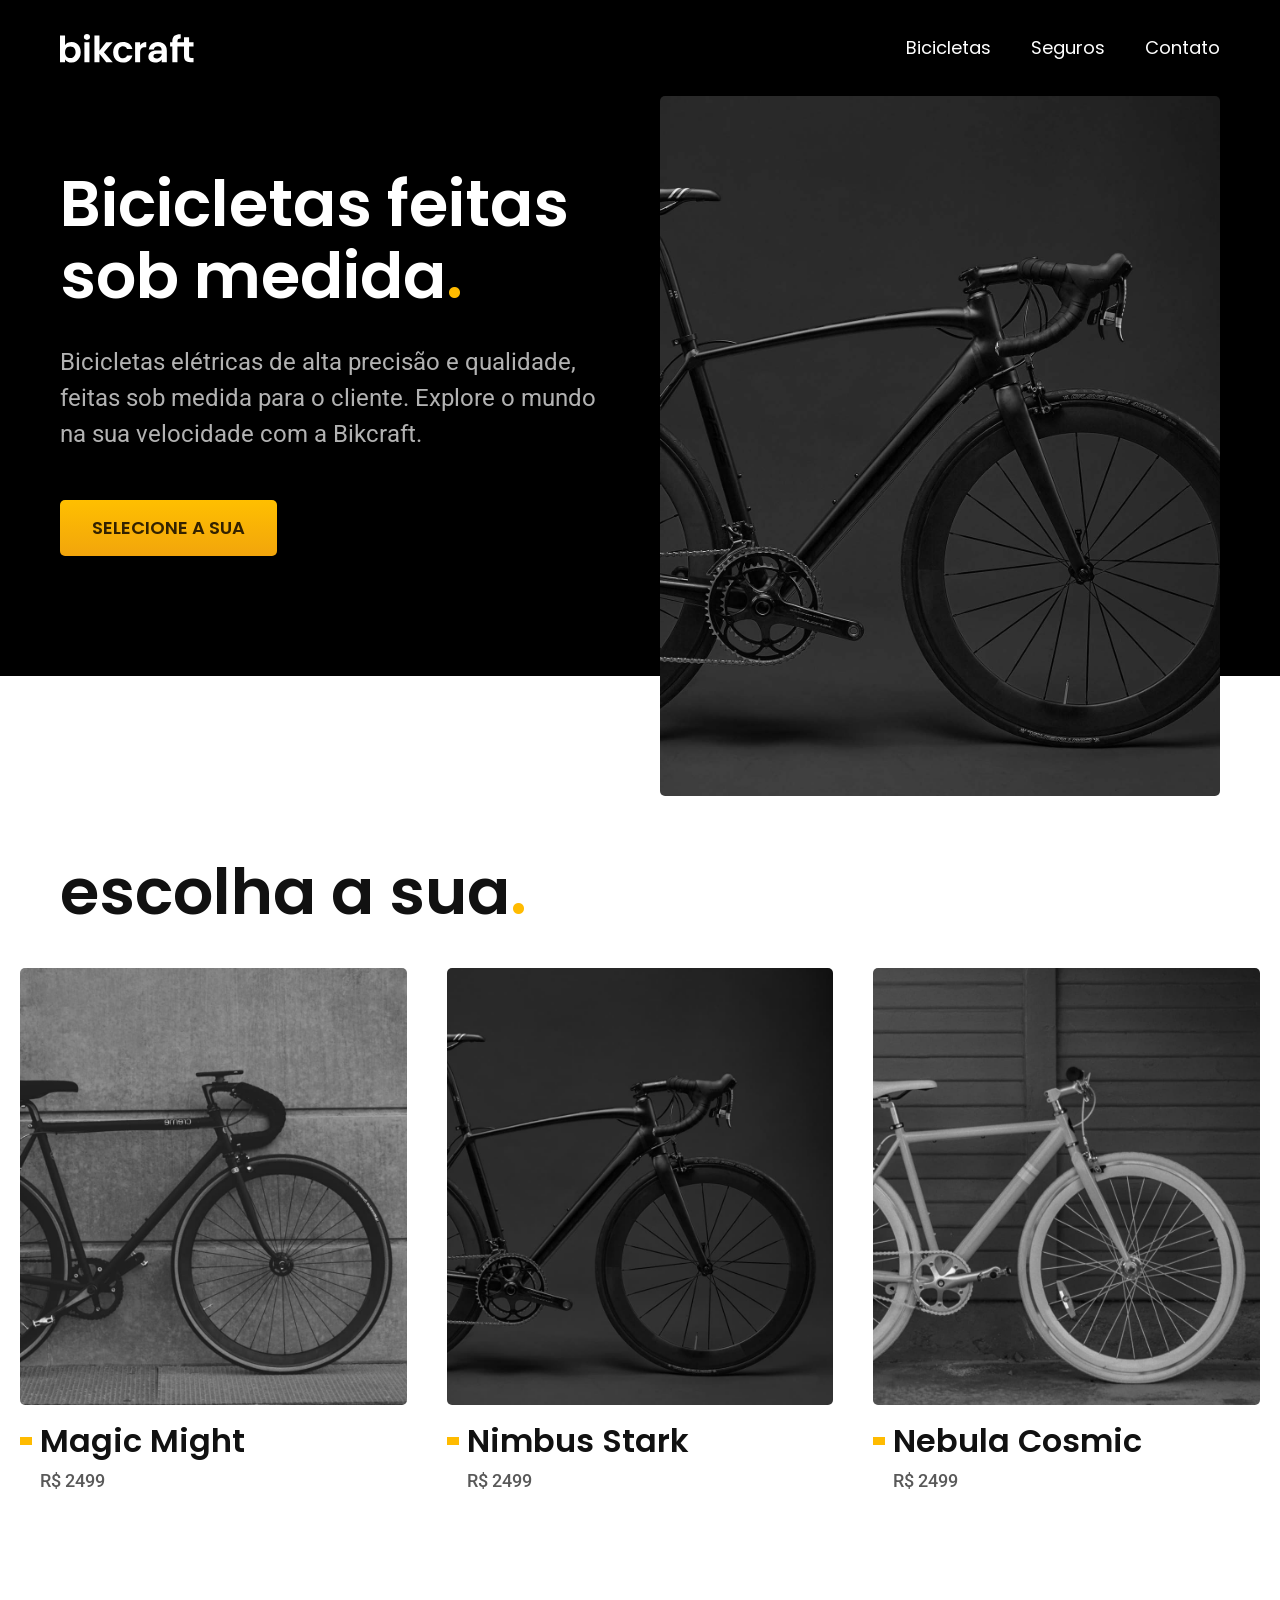
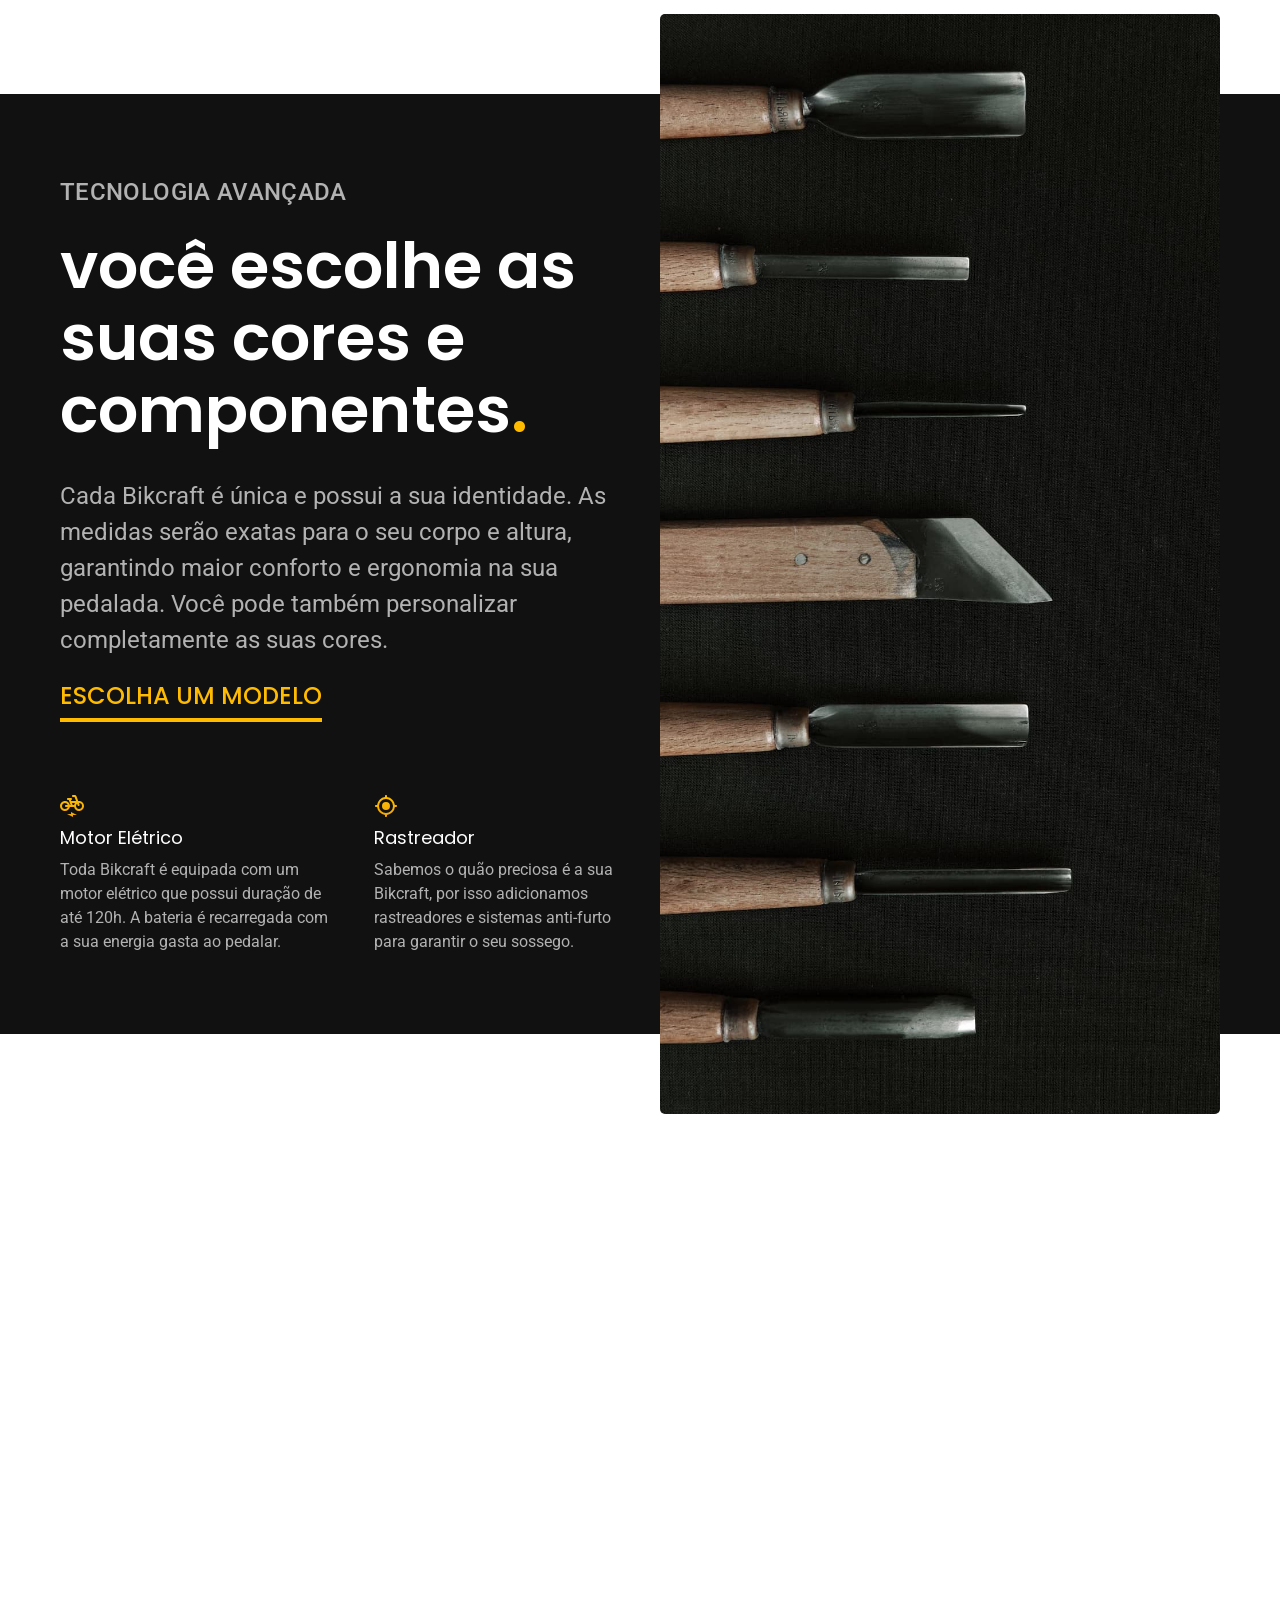
==== index.html @ 5d814075 "adicionando tecnologia home" ====
<!DOCTYPE html>
<html lang="en">

<head>
  <meta charset="UTF-8">
  <meta name="viewport" content="width=device-width, initial-scale=1.0">
  <meta name="description" content="Bicicletas elétricas de alta precisão e qualidade,  feitas sob medida para o cliente. Explore o mundo na sua velocidade com a Bikcraft.">
  <link rel="shortcut icon" href="favicon.svg" type="image/x-icon">
  <link rel="stylesheet" href="css/style.css">

  <link rel="preconnect" href="https://fonts.googleapis.com">
  <link rel="preconnect" href="https://fonts.gstatic.com" crossorigin>
  <link href="https://fonts.googleapis.com/css2?family=Poppins:wght@400;600&family=Roboto:wght@100..900&display=swap" rel="stylesheet">
  <title>Bikcraft - Bicicletas Elétricas</title>
</head>

<body>
  <header class="header-bg">
    <div class="header container">
      <a href="./index.html"><img src="img/bikcraft.svg" alt="Bikcraft"></a>
      <nav aria-label="primaria">
        <ul class="header-menu font-1-m cor-0">
          <li><a href="bicicletas.html">Bicicletas</a></li>
          <li><a href="seguros.html">Seguros</a></li>
          <li><a href="contato.html">Contato</a></li>
        </ul>
      </nav>
    </div>
  </header>

  <main class="introducao-bg">
    <div class="introducao container">
      <div class="introducao-conteudo">
        <h1 class="font-1-xxl cor-0">Bicicletas feitas sob medida<span class="cor-p1">.</span></h1>
        <p class="font-2-l cor-5">Bicicletas elétricas de alta precisão e qualidade, feitas sob medida para o cliente. Explore o mundo na sua velocidade com a Bikcraft.</p>
        <a href="bicicletas.html" class="botao">Selecione a sua</a>
      </div>
      <div>
        <img src="img/fotos/introducao.jpg" alt="Bicicleta elétrica preta.">
      </div>
    </div>
  </main>

  <article class="bicicletas-lista">
    <h2 class="font-1-xxl container">escolha a sua<span class="cor-p1">.</span></h2>
    <ul>
      <li>
        <a href="./bicicletas/nimbus.html">
          <img src="./img/bicicletas/magic-home.jpg" alt="Bicileta preta">
          <h3 class="font-1-xl">Magic Might</h3>
          <span class="font-2-m cor-8">R$ 2499</span>
        </a>
      </li>
      <li>
        <a href="./bicicletas/nimbus.html">
          <img src="./img/bicicletas/nimbus-home.jpg" alt="Bicileta preta">
          <h3 class="font-1-xl">Nimbus Stark</h3>
          <span class="font-2-m cor-8">R$ 2499</span>
        </a>
      </li>
      <li>
        <a href="./bicicletas/nebula.html">
          <img src="./img/bicicletas/nebula-home.jpg" alt="Bicileta preta">
          <h3 class="font-1-xl">Nebula Cosmic</h3>
          <span class="font-2-m cor-8">R$ 2499</span>
        </a>
      </li>
    </ul>
  </article>

  <article class="tecnologia-bg">
    <div class="tecnologia container">
      <div class="tecnologia-conteudo">
        <span class="font-2-lb cor-5">Tecnologia Avançada</span>
        <h2 class="font-1-xxl cor-0">você escolhe as suas cores e componentes<span class="cor-p1">.</span></h2>
        <p class="font-2-l cor-5">Cada Bikcraft é única e possui a sua identidade. As medidas serão exatas para o seu corpo e altura, garantindo maior conforto e ergonomia na sua pedalada. Você pode também personalizar completamente as suas cores.</p>
        <a class="link" href="bicicletas.html">Escolha um modelo</a>
        <div class="tecnologia-vantagens">
          <div>
            <img src="./img/icones/eletrica.svg" alt="">
            <h3 class="font-1-m cor-0">Motor Elétrico</h3>
            <p class="font-2-s cor-5">Toda Bikcraft é equipada com um motor elétrico que possui duração de até 120h. A bateria é recarregada com a sua energia gasta ao pedalar.
            </p>
          </div>
          <div>
            <img src="./img/icones/rastreador.svg" alt="">
            <h3 class="font-1-m cor-0">Rastreador</h3>
            <p class="font-2-s cor-5">Sabemos o quão preciosa é a sua Bikcraft, por isso adicionamos rastreadores e sistemas anti-furto para garantir o seu sossego.
            </p>
          </div>
        </div>
      </div>
      <div class="tecnologia-imagem">
        <img src="./img/fotos/tecnologia.jpg" alt="">
      </div>
    </div>

  </article>
</body>

</html>
---- css/style.css ----
/*GLobal*/
@import url('./global/global.css');
@import url('./utilidades/tipografia.css');
@import url('./utilidades/cores.css');
@import url('./global/header.css');

/*Utilidades*/
@import url('./utilidades/componentes.css');

/*Home*/
@import url('./home/introducao.css');
@import url('./home/tecnologia.css');

/*Bicicletas*/
@import url('./bicicletas/bicicletas-lista.css');
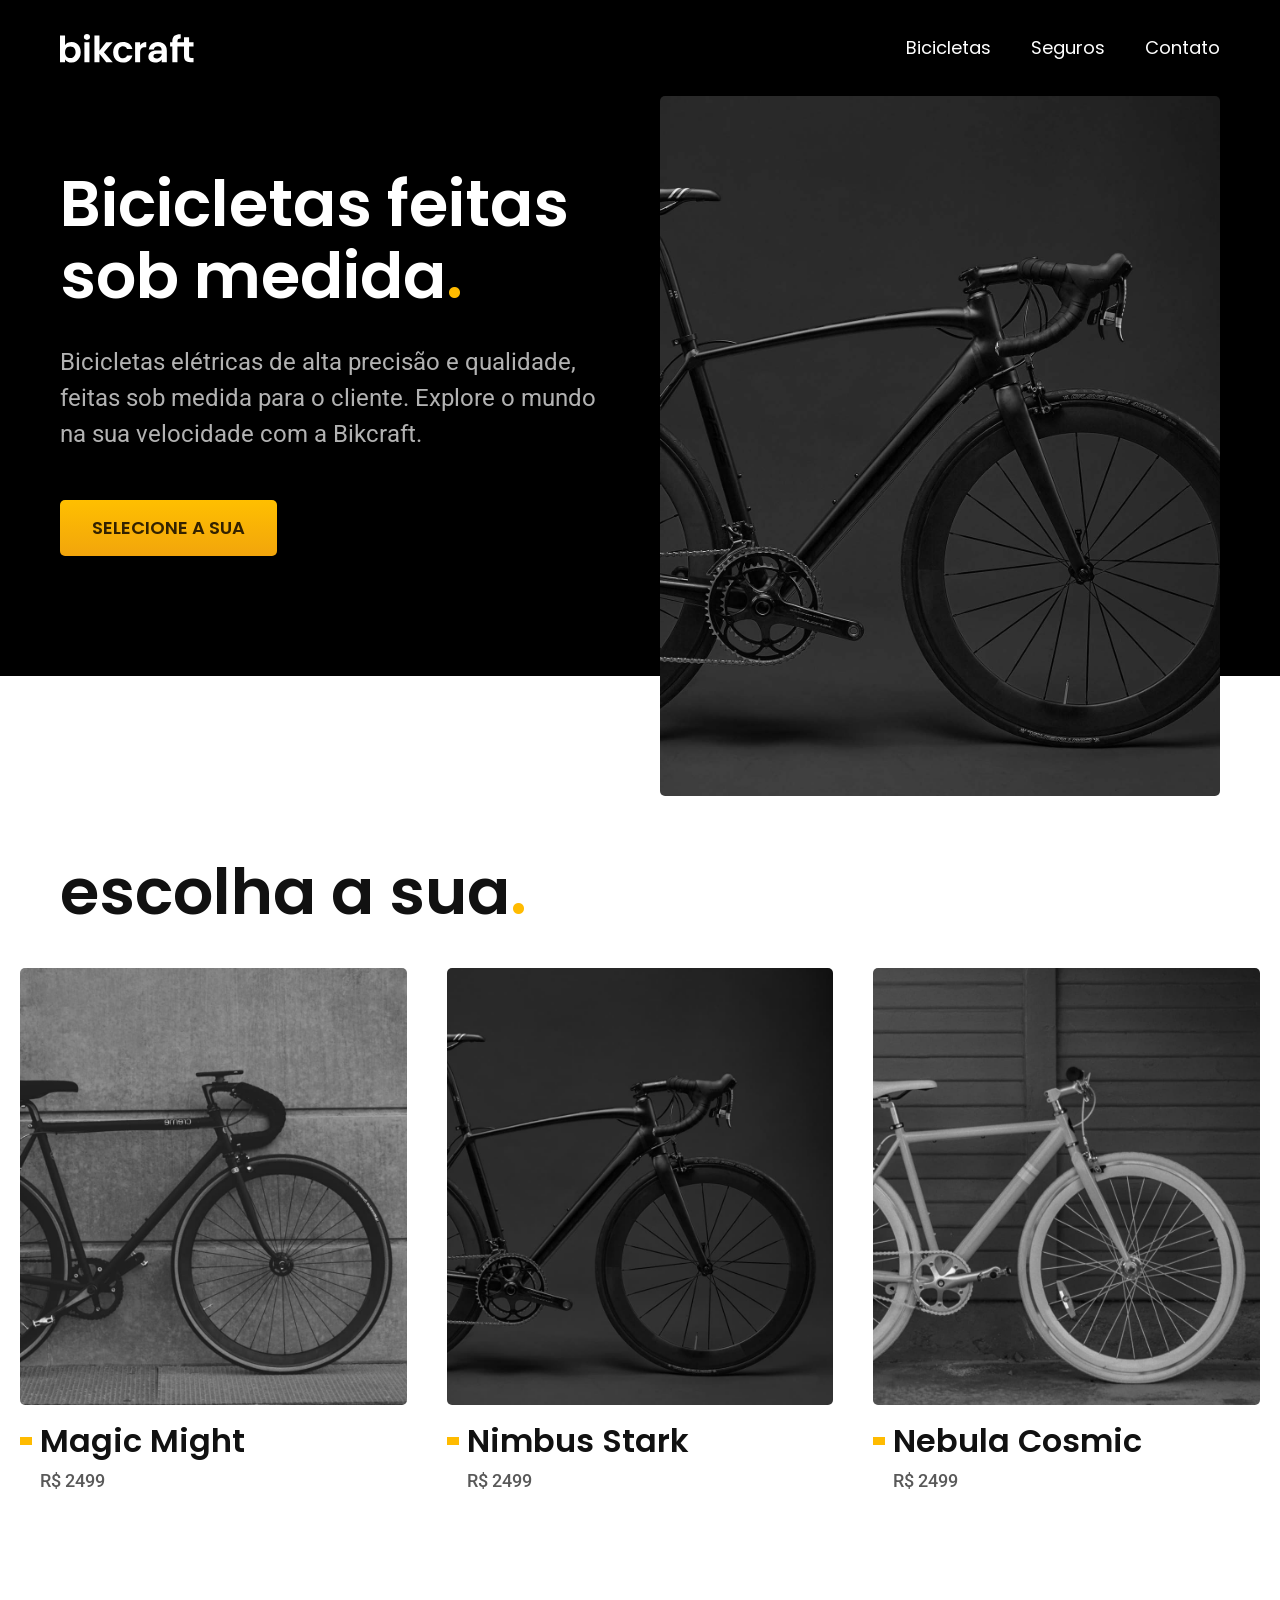
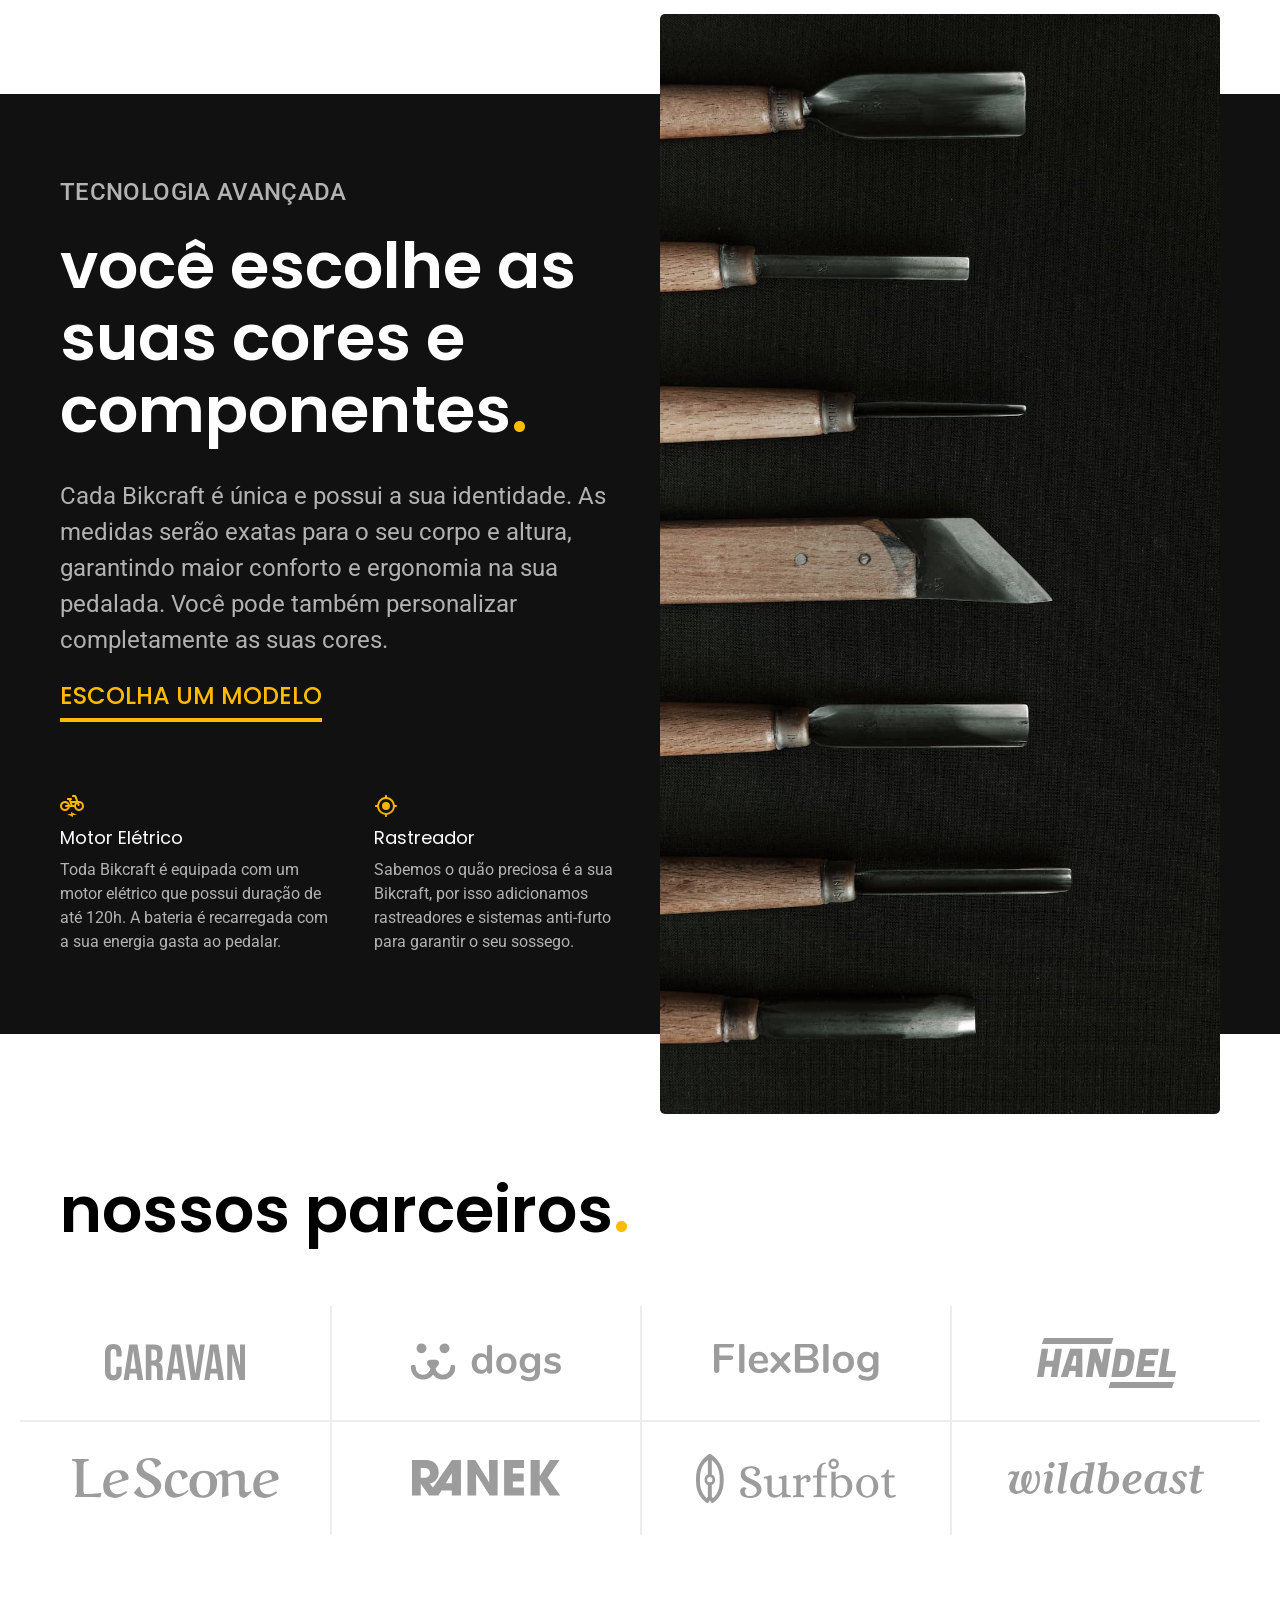
==== commit b91ae509: "adicionando secao parceiros" ====
--- a/index.html
+++ b/index.html
@@ -94,8 +94,21 @@
         <img src="./img/fotos/tecnologia.jpg" alt="">
       </div>
     </div>
+  </article>
+  <section class="parceiros" aria-label="Nossos Parceiros">
+    <h2 class="font-1-xxl cor-12 container">nossos parceiros<span class="cor-p1">.</span></h2>
+    <ul>
+      <li><img src="img/parceiros/caravan.svg" alt="Caravan"></li>
+      <li><img src="img/parceiros/dogs.svg" alt="Dogs"></li>
+      <li><img src="img/parceiros/flexblog.svg" alt="Flexblog"></li>
+      <li><img src="img/parceiros/handel.svg" alt="Handel"></li>
+      <li><img src="img/parceiros/lescone.svg" alt="Lescone"></li>
+      <li><img src="img/parceiros/ranek.svg" alt="Ranek"></li>
+      <li><img src="img/parceiros/surfbot.svg" alt="Surfbot"></li>
+      <li><img src="img/parceiros/wildbeast.svg" alt="Wildbeast"></li>
+    </ul>
 
-  </article>
+  </section>
 </body>
 
 </html>
--- a/css/style.css
+++ b/css/style.css
@@ -10,6 +10,7 @@
 /*Home*/
 @import url('./home/introducao.css');
 @import url('./home/tecnologia.css');
+@import url('./home/parceiros.css');
 
 /*Bicicletas*/
 @import url('./bicicletas/bicicletas-lista.css');
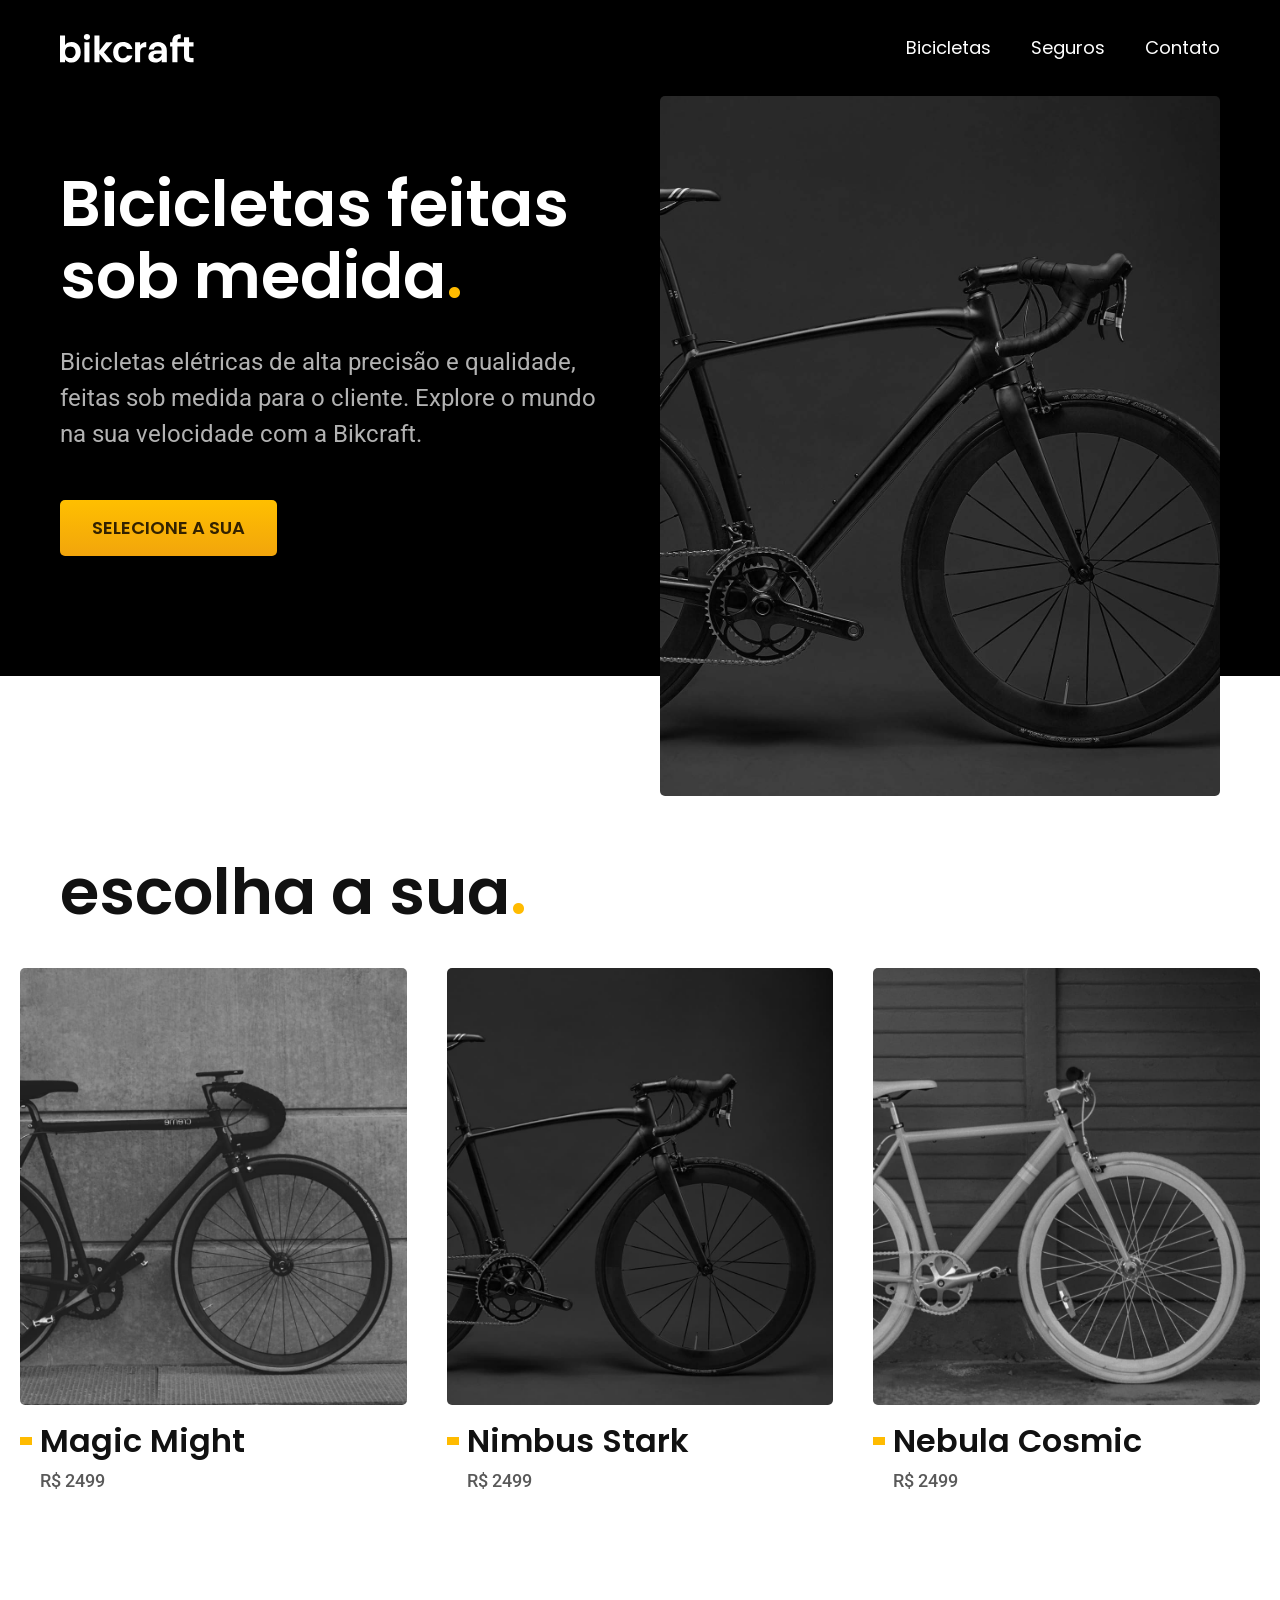
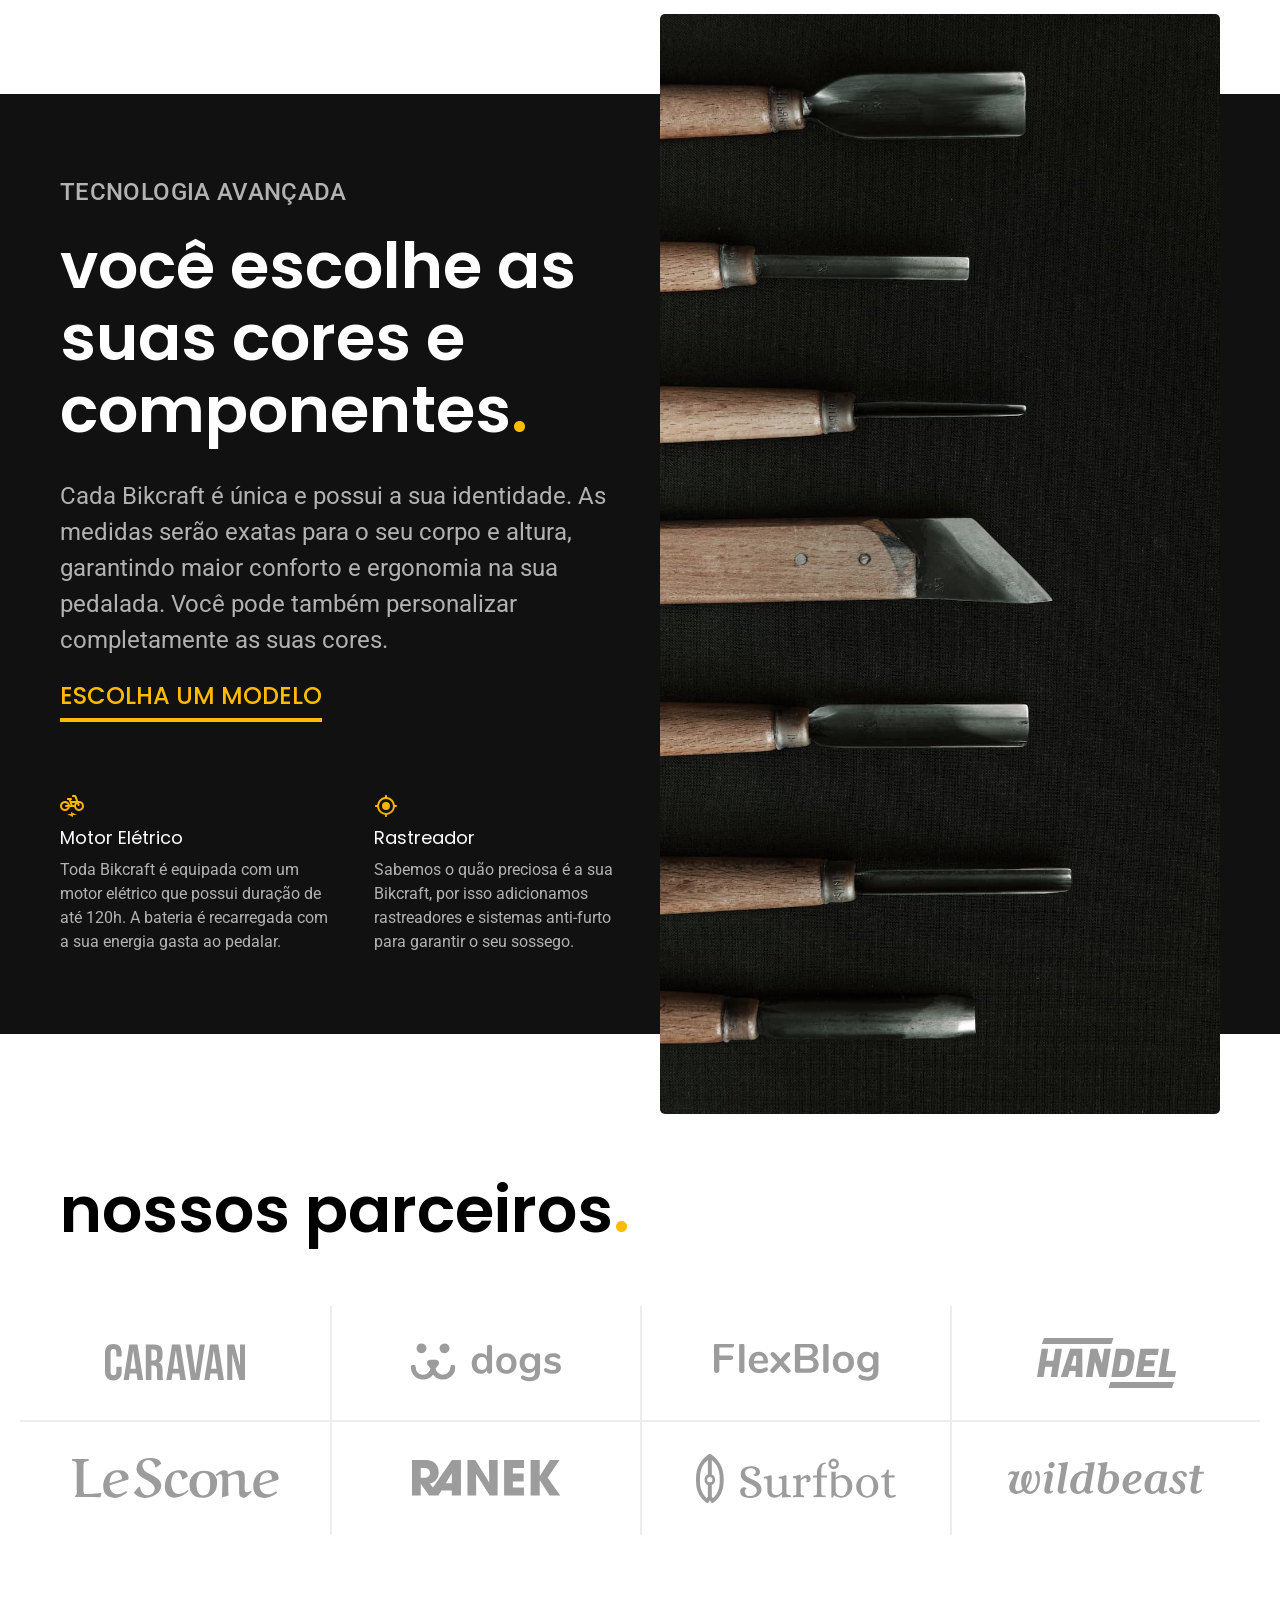
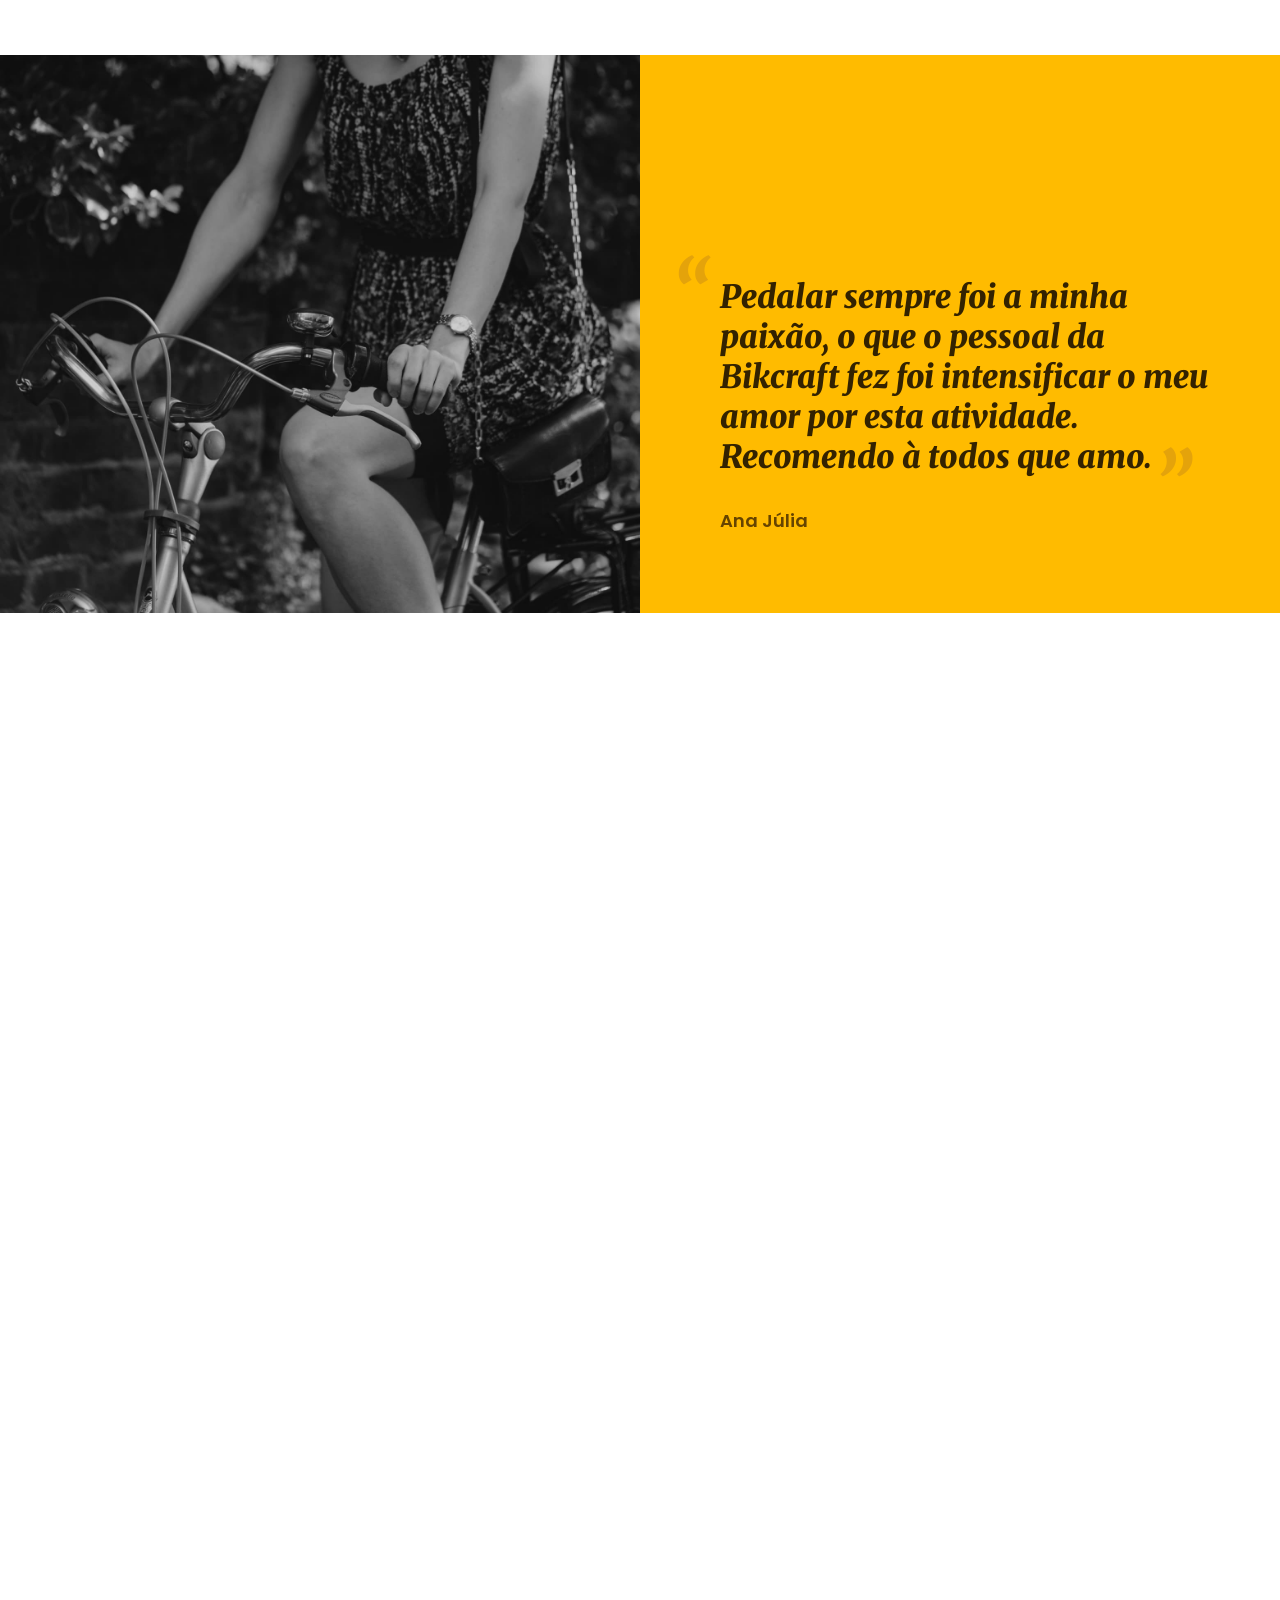
==== commit 5757b9a3: "Adicionando depoimento home" ====
--- a/index.html
+++ b/index.html
@@ -10,7 +10,7 @@
 
   <link rel="preconnect" href="https://fonts.googleapis.com">
   <link rel="preconnect" href="https://fonts.gstatic.com" crossorigin>
-  <link href="https://fonts.googleapis.com/css2?family=Poppins:wght@400;600&family=Roboto:wght@100..900&display=swap" rel="stylesheet">
+  <link href="https://fonts.googleapis.com/css2?family=Merriweather:ital,opsz,wght@1,18..144,900&family=Poppins:wght@400;600&family=Roboto:wght@100..900&display=swap" rel="stylesheet">
   <title>Bikcraft - Bicicletas Elétricas</title>
 </head>
 
@@ -107,6 +107,19 @@
       <li><img src="img/parceiros/surfbot.svg" alt="Surfbot"></li>
       <li><img src="img/parceiros/wildbeast.svg" alt="Wildbeast"></li>
     </ul>
+  </section>
+
+  <section class="depoimento" aria-label="Depoimento">
+    <div class="depoimento-imagem">
+      <img src="img/fotos/depoimento.jpg" alt="Pessoa pedalando uma bicicleta Bikcraft">
+    </div>
+    <div class="depoimento-conteudo">
+      <blockquote class="font-1-xl cor-p5">
+        <p>Pedalar sempre foi a minha paixão, o que o pessoal da Bikcraft fez foi intensificar o meu amor por esta atividade. Recomendo à todos que amo.
+        </p>
+      </blockquote>
+      <span class="font-1-mb cor-p4">Ana Júlia</span>
+    </div>
 
   </section>
 </body>
--- a/css/style.css
+++ b/css/style.css
@@ -11,6 +11,7 @@
 @import url('./home/introducao.css');
 @import url('./home/tecnologia.css');
 @import url('./home/parceiros.css');
+@import url('./home/depoimento.css');
 
 /*Bicicletas*/
 @import url('./bicicletas/bicicletas-lista.css');
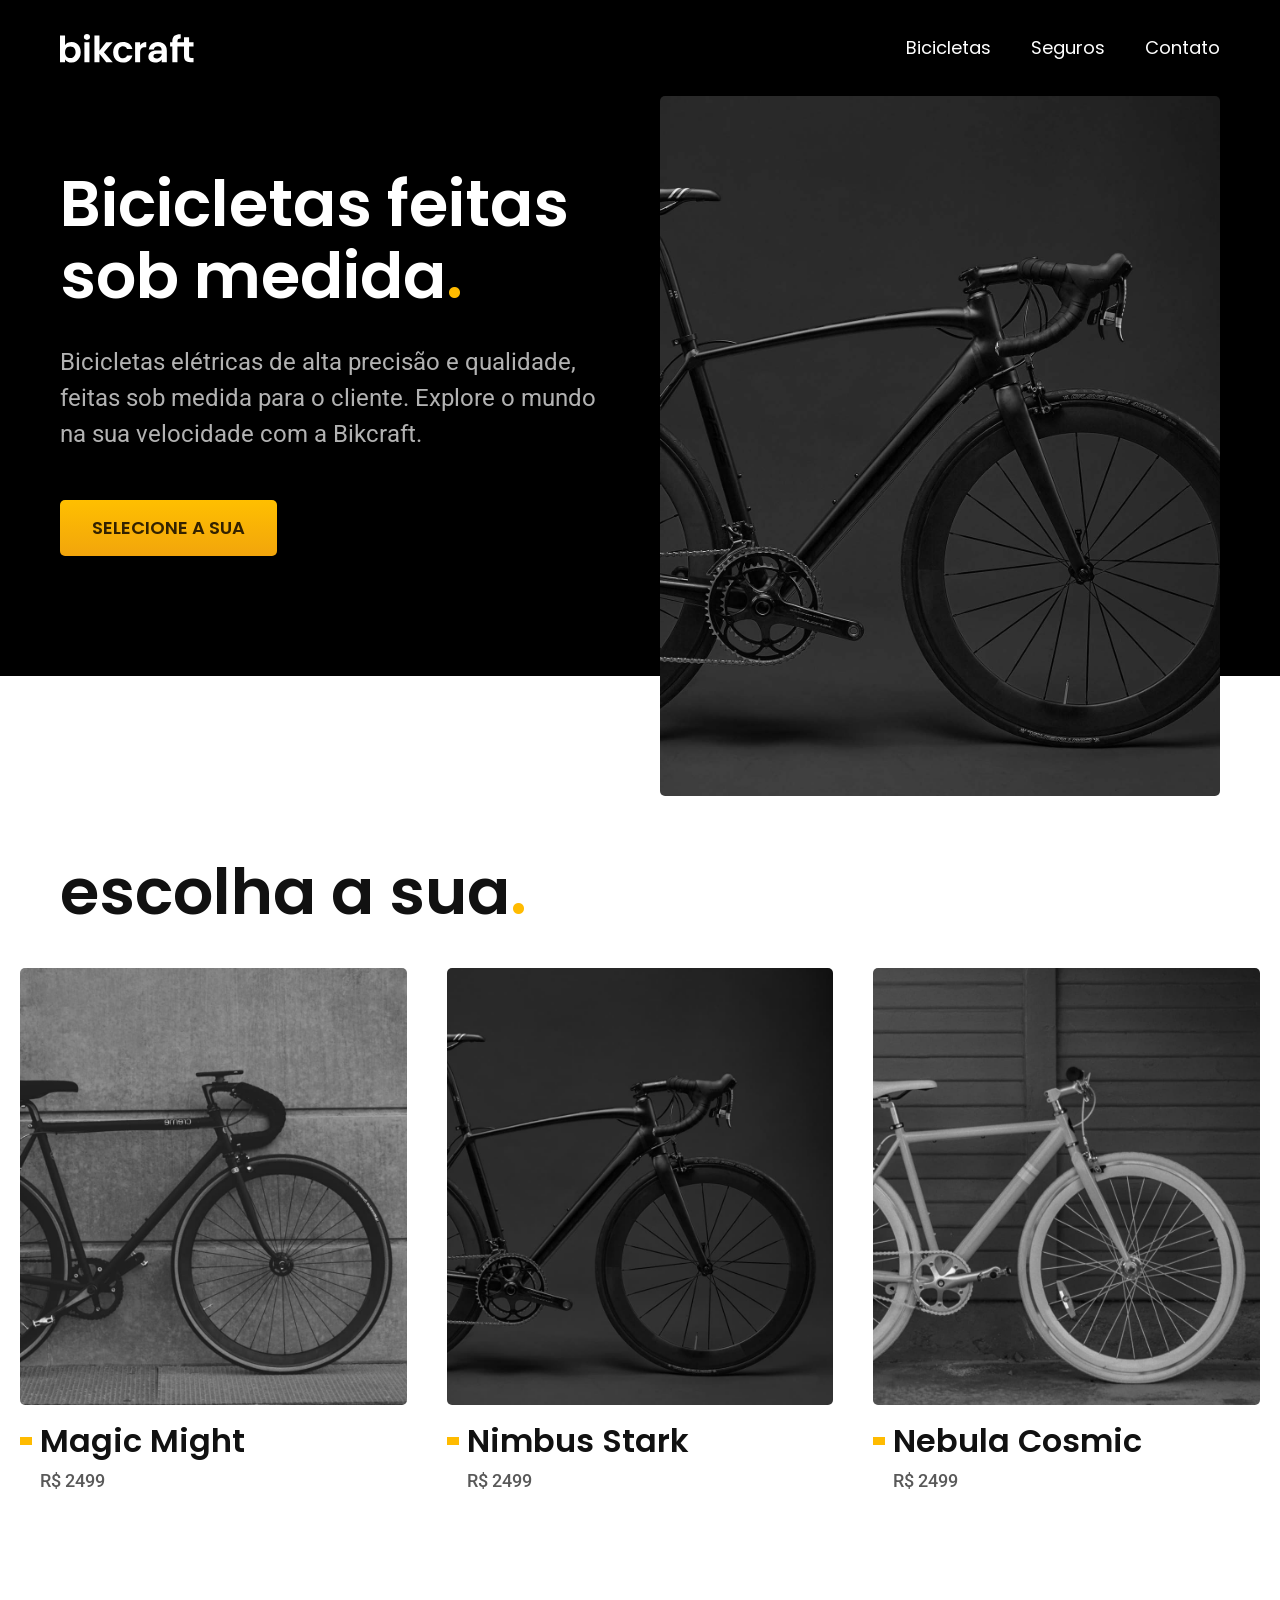
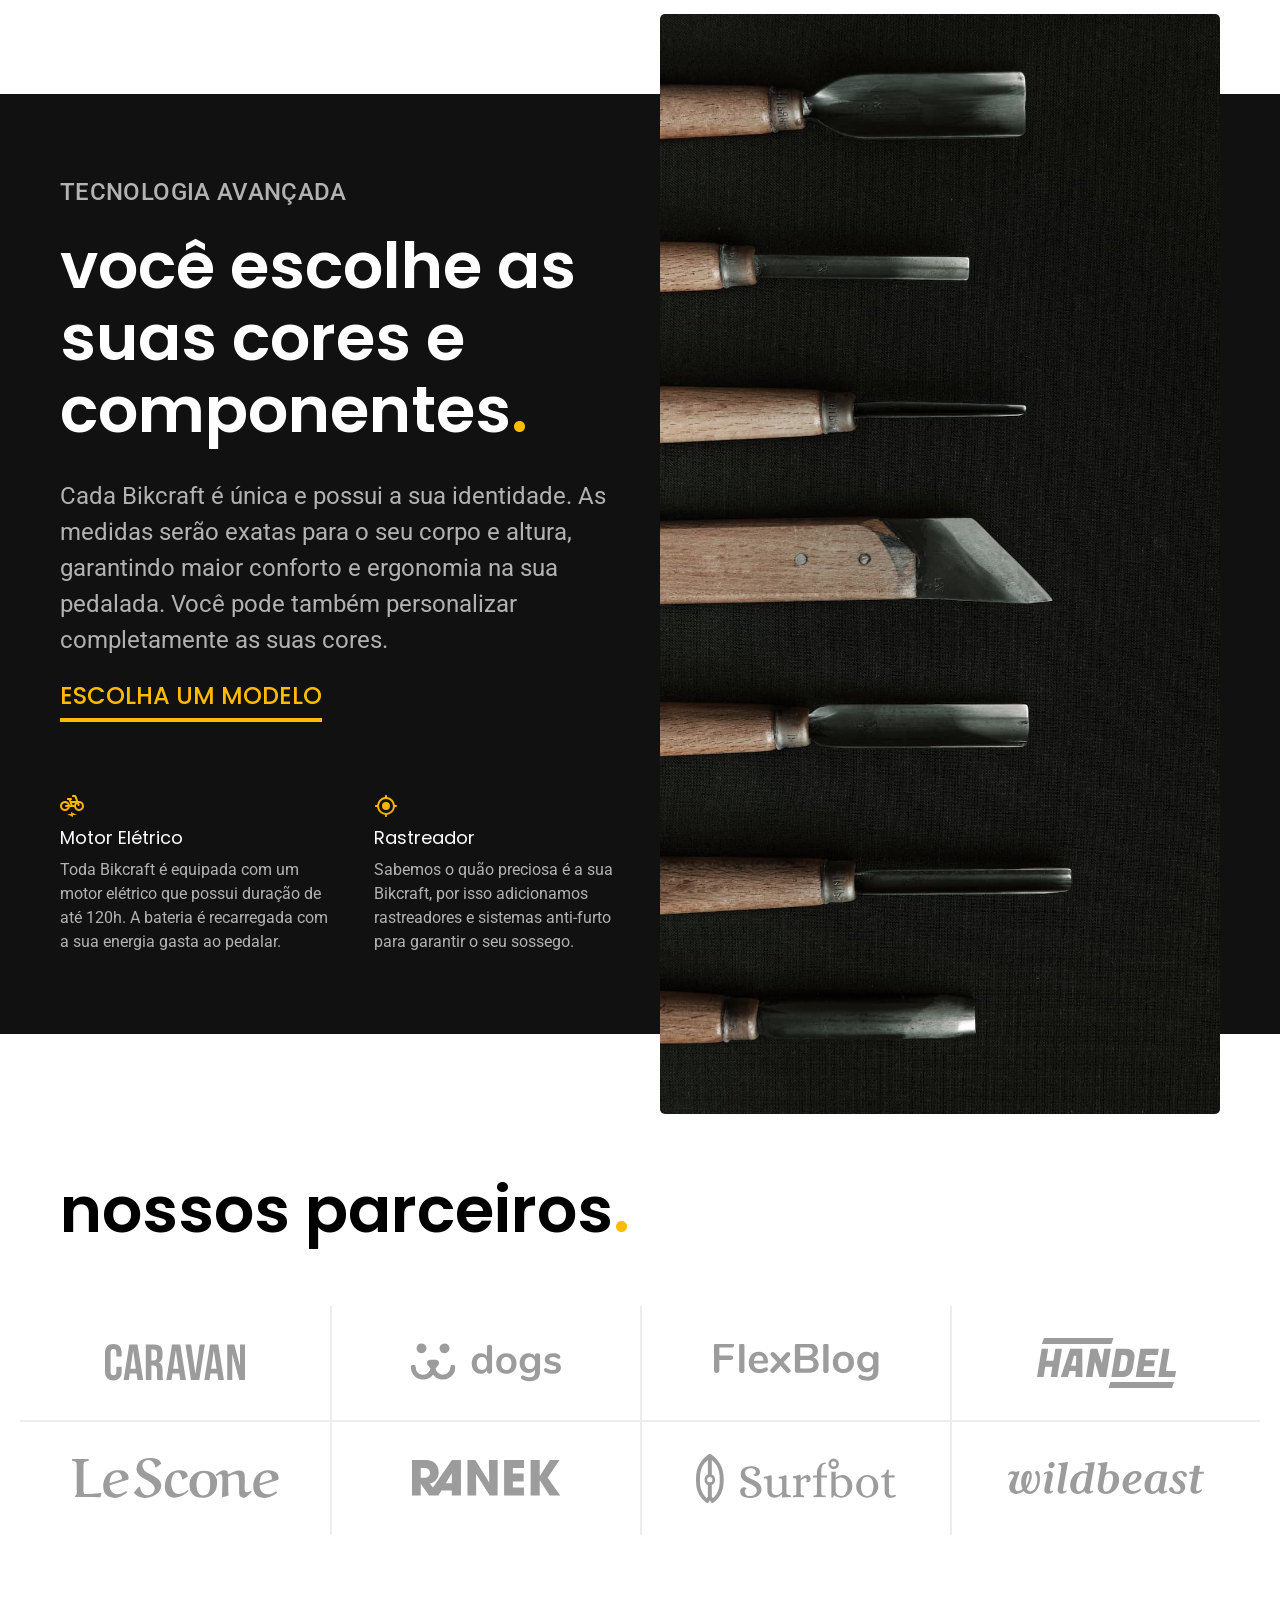
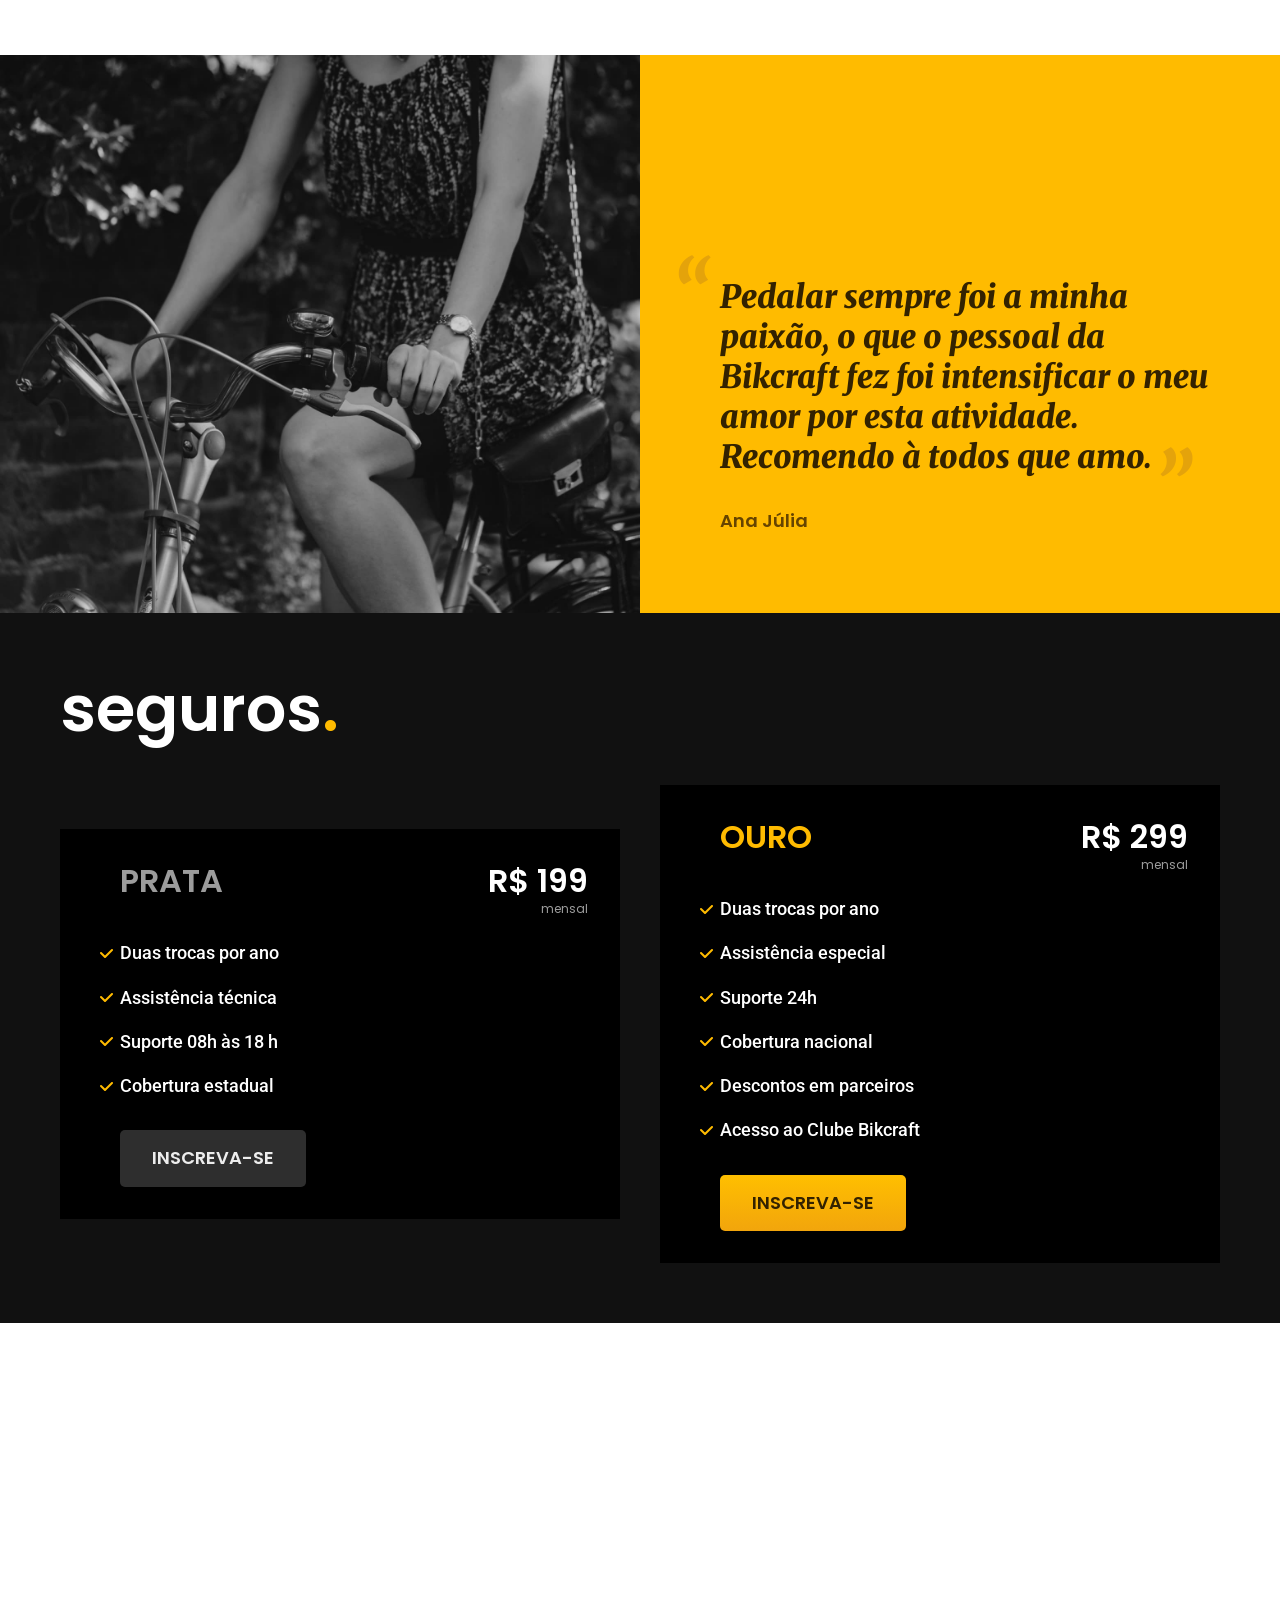
==== commit dcc2631d: "adicionando seguros home" ====
--- a/index.html
+++ b/index.html
@@ -120,8 +120,38 @@
       </blockquote>
       <span class="font-1-mb cor-p4">Ana Júlia</span>
     </div>
+  </section>
 
-  </section>
+  <article class="seguros-bg">
+    <div class="seguros container">
+      <h2 class="font-1-xxl cor-0">seguros<span class="cor-p1">.</span></h2>
+      <div class="seguros-item">
+        <h3 class="font-1-xl cor-6">PRATA</h3>
+        <span class="font-1-xl cor-0">R$ 199 <span class="font-1-xs cor-6">mensal</span></span>
+        <ul class="font-2-m cor-0">
+          <li>Duas trocas por ano</li>
+          <li>Assistência técnica</li>
+          <li>Suporte 08h às 18 h</li>
+          <li>Cobertura estadual</li>
+        </ul>
+        <a href="./orcamento.html" class="botao secundario">Inscreva-se</a>
+      </div>
+      <div class="seguros-item">
+        <h3 class="font-1-xl cor-p1">OURO</h3>
+        <span class="font-1-xl cor-0">R$ 299 <span class="font-1-xs cor-6">mensal</span></span>
+        <ul class="font-2-m cor-0">
+          <li>Duas trocas por ano</li>
+          <li>Assistência especial</li>
+          <li>Suporte 24h</li>
+          <li>Cobertura nacional</li>
+          <li>Descontos em parceiros</li>
+          <li>Acesso ao Clube Bikcraft</li>
+        </ul>
+        <a href="./orcamento.html" class="botao">Inscreva-se</a>
+      </div>
+    </div>
+
+  </article>
 </body>
 
 </html>
--- a/css/style.css
+++ b/css/style.css
@@ -15,3 +15,6 @@
 
 /*Bicicletas*/
 @import url('./bicicletas/bicicletas-lista.css');
+
+/*Seguros*/
+@import url('./seguros/seguros.css');
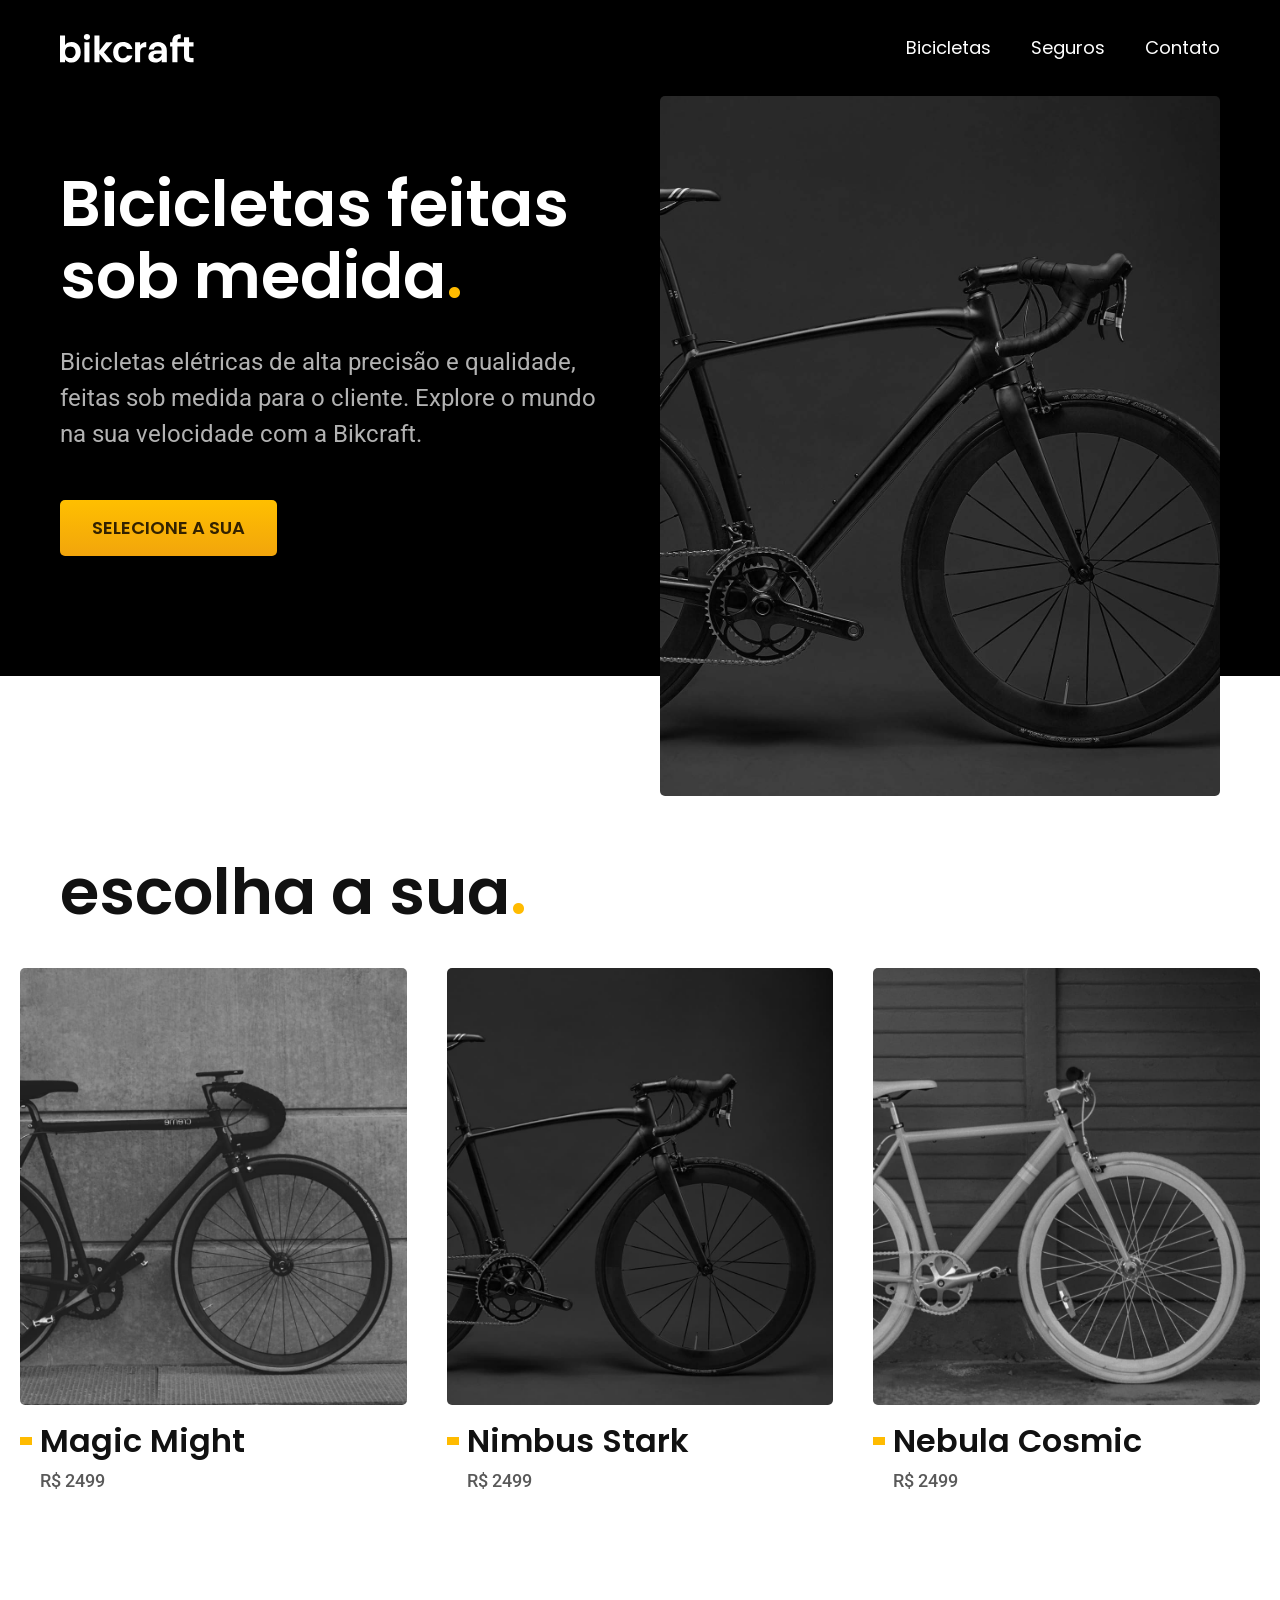
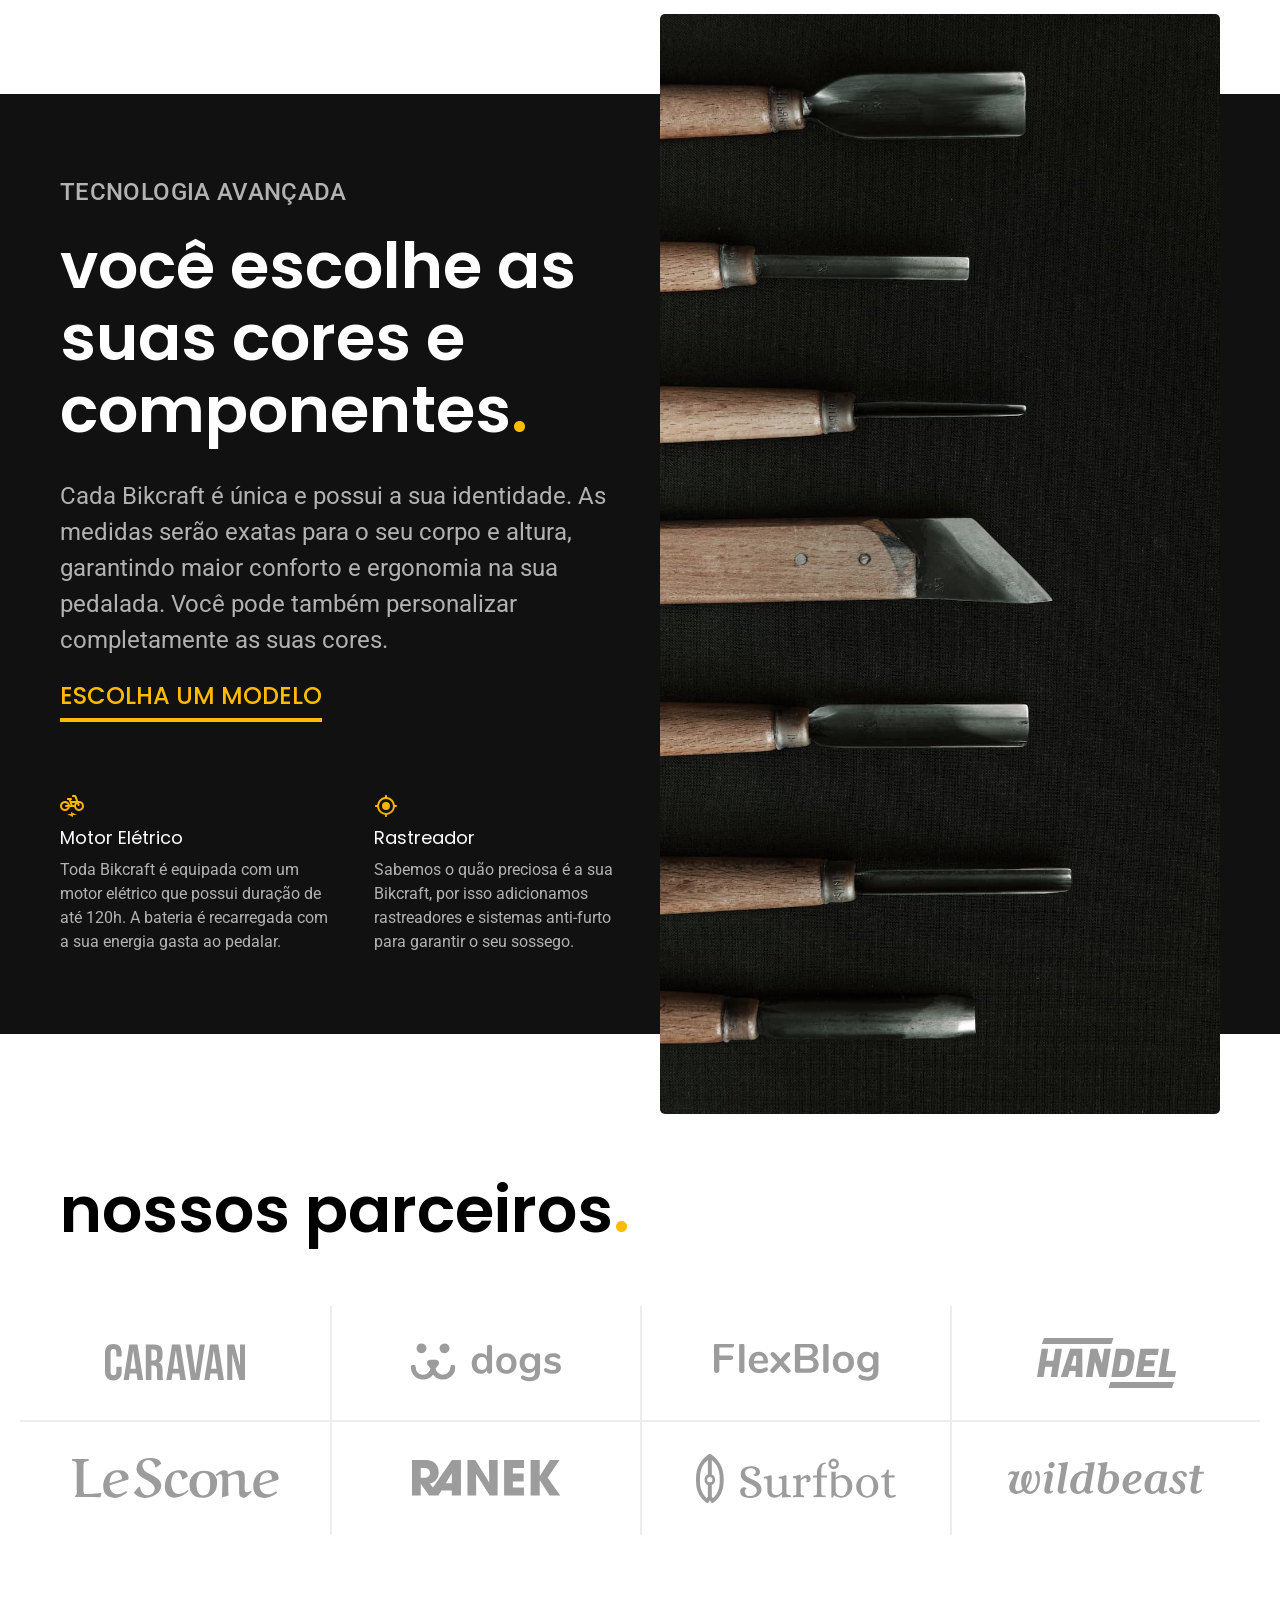
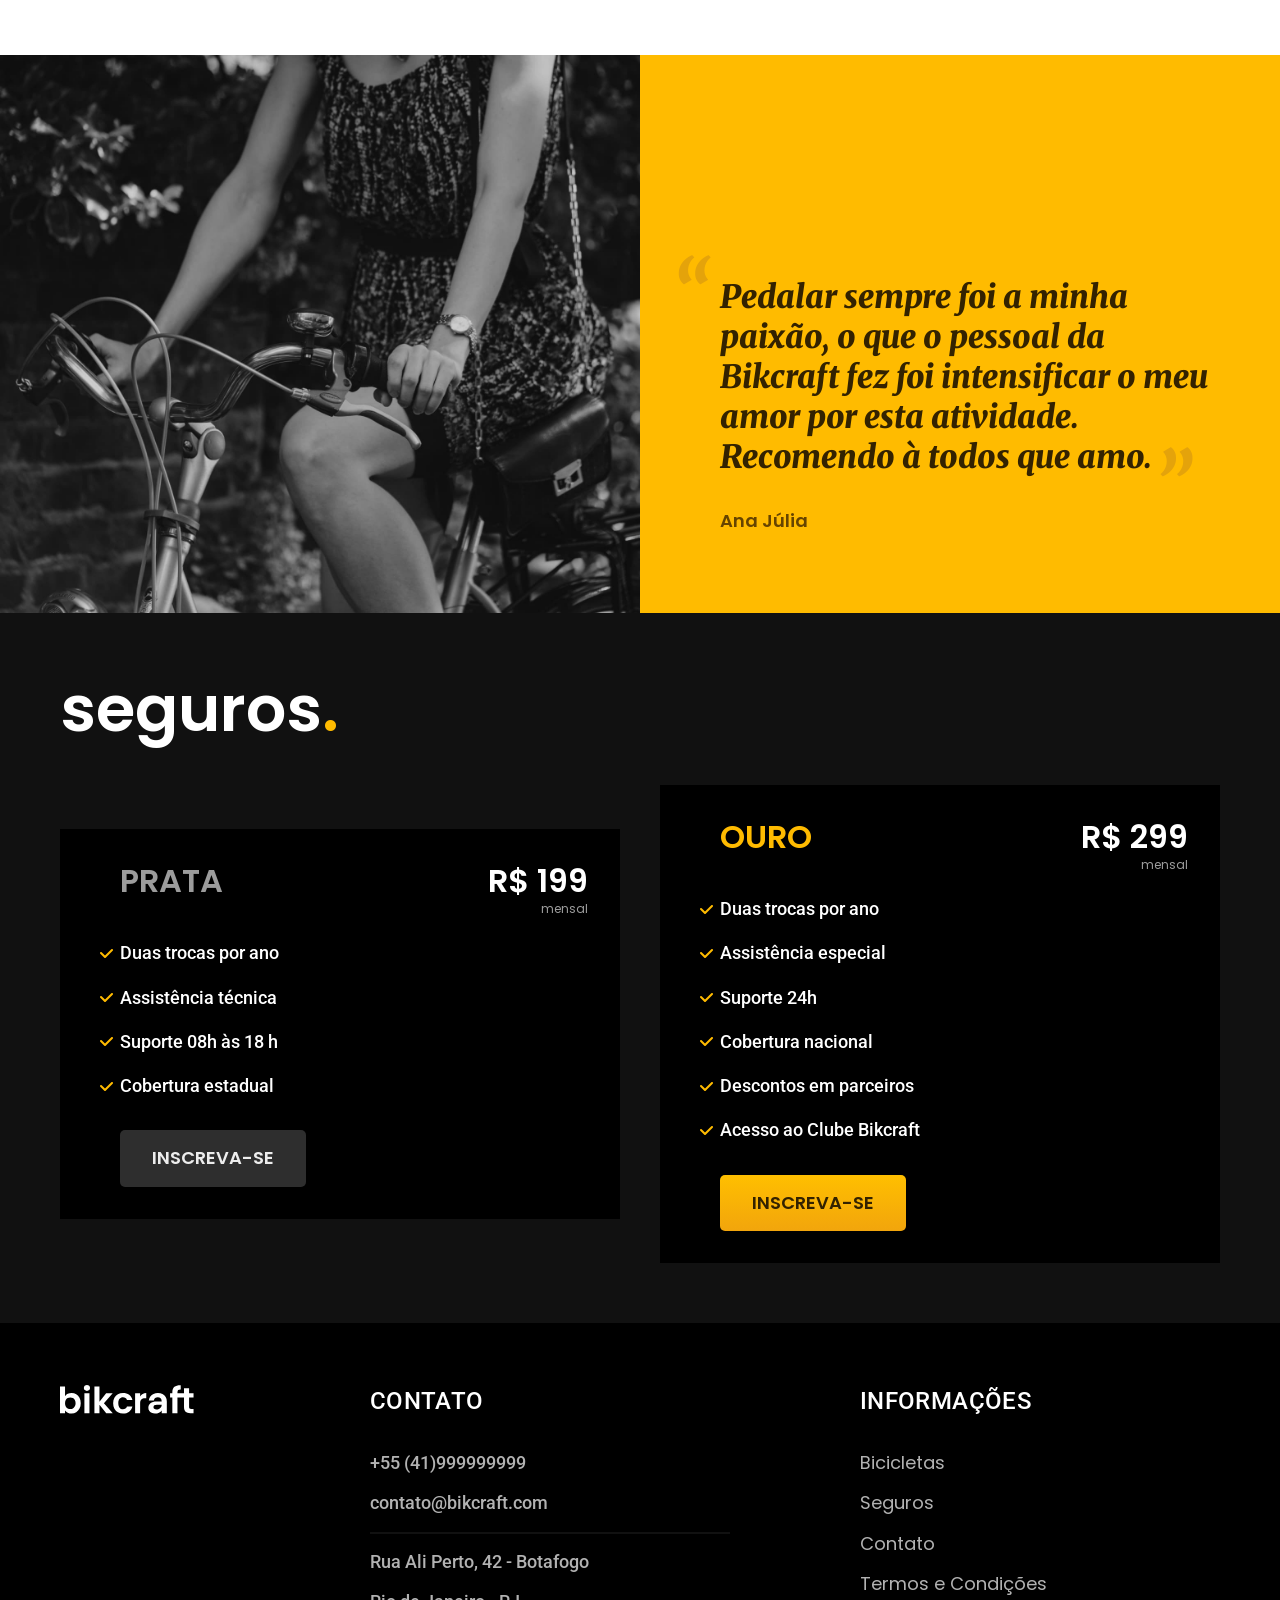
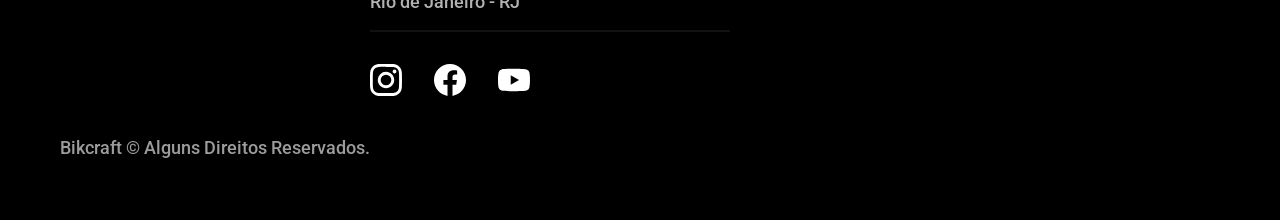
==== commit df4e8120: "adicionando fotoer" ====
--- a/index.html
+++ b/index.html
@@ -20,9 +20,9 @@
       <a href="./index.html"><img src="img/bikcraft.svg" alt="Bikcraft"></a>
       <nav aria-label="primaria">
         <ul class="header-menu font-1-m cor-0">
-          <li><a href="bicicletas.html">Bicicletas</a></li>
-          <li><a href="seguros.html">Seguros</a></li>
-          <li><a href="contato.html">Contato</a></li>
+          <li><a href="./bicicletas.html">Bicicletas</a></li>
+          <li><a href="./seguros.html">Seguros</a></li>
+          <li><a href="./contato.html">Contato</a></li>
         </ul>
       </nav>
     </div>
@@ -150,8 +150,45 @@
         <a href="./orcamento.html" class="botao">Inscreva-se</a>
       </div>
     </div>
+  </article>
+  <footer class="footer-bg">
+    <div class="footer container">
+      <img src="./img/bikcraft.svg" alt="Bikcraft">
+      <div class="footer-contato">
+        <h3 class="font-2-lb cor-0">Contato</h3>
+        <ul class="font-2-m cor-5">
+          <li><a href="tel:+5541999999999">+55 (41)999999999</a></li>
+          <li><a href="mailto:contato@bikcraft.com">contato@bikcraft.com</a></li>
+          <li>Rua Ali Perto, 42 - Botafogo</li>
+          <li>Rio de Janeiro - RJ</li>
+        </ul>
+        <div class="footer-redes">
+          <a href="./">
+            <img src="./img/redes/instagram.svg" alt="Instagram">
+          </a>
+          <a href="./">
+            <img src="./img/redes/facebook.svg" alt="Facebook">
+          </a>
+          <a href="./">
+            <img src="./img/redes/youtube.svg" alt="Youtube">
+          </a>
+        </div>
+      </div>
 
-  </article>
+      <div class="footer-informacoes">
+        <h3 class="font-2-lb cor-0">Informações</h3>
+        <nav>
+          <ul class="font-1-m cor-5">
+            <li><a href="./bicicletas.html">Bicicletas</a></li>
+            <li><a href="./seguros.html">Seguros</a></li>
+            <li><a href="./contato.html">Contato</a></li>
+            <li><a href="./termos.html">Termos e Condições</a></li>
+          </ul>
+        </nav>
+      </div>
+      <p class="font-2-m cor-6 footer-copy">Bikcraft © Alguns Direitos Reservados.</p>
+    </div>
+  </footer>
 </body>
 
 </html>
--- a/css/style.css
+++ b/css/style.css
@@ -18,3 +18,6 @@
 
 /*Seguros*/
 @import url('./seguros/seguros.css');
+
+/*Footer*/
+@import url('./global/footer.css');
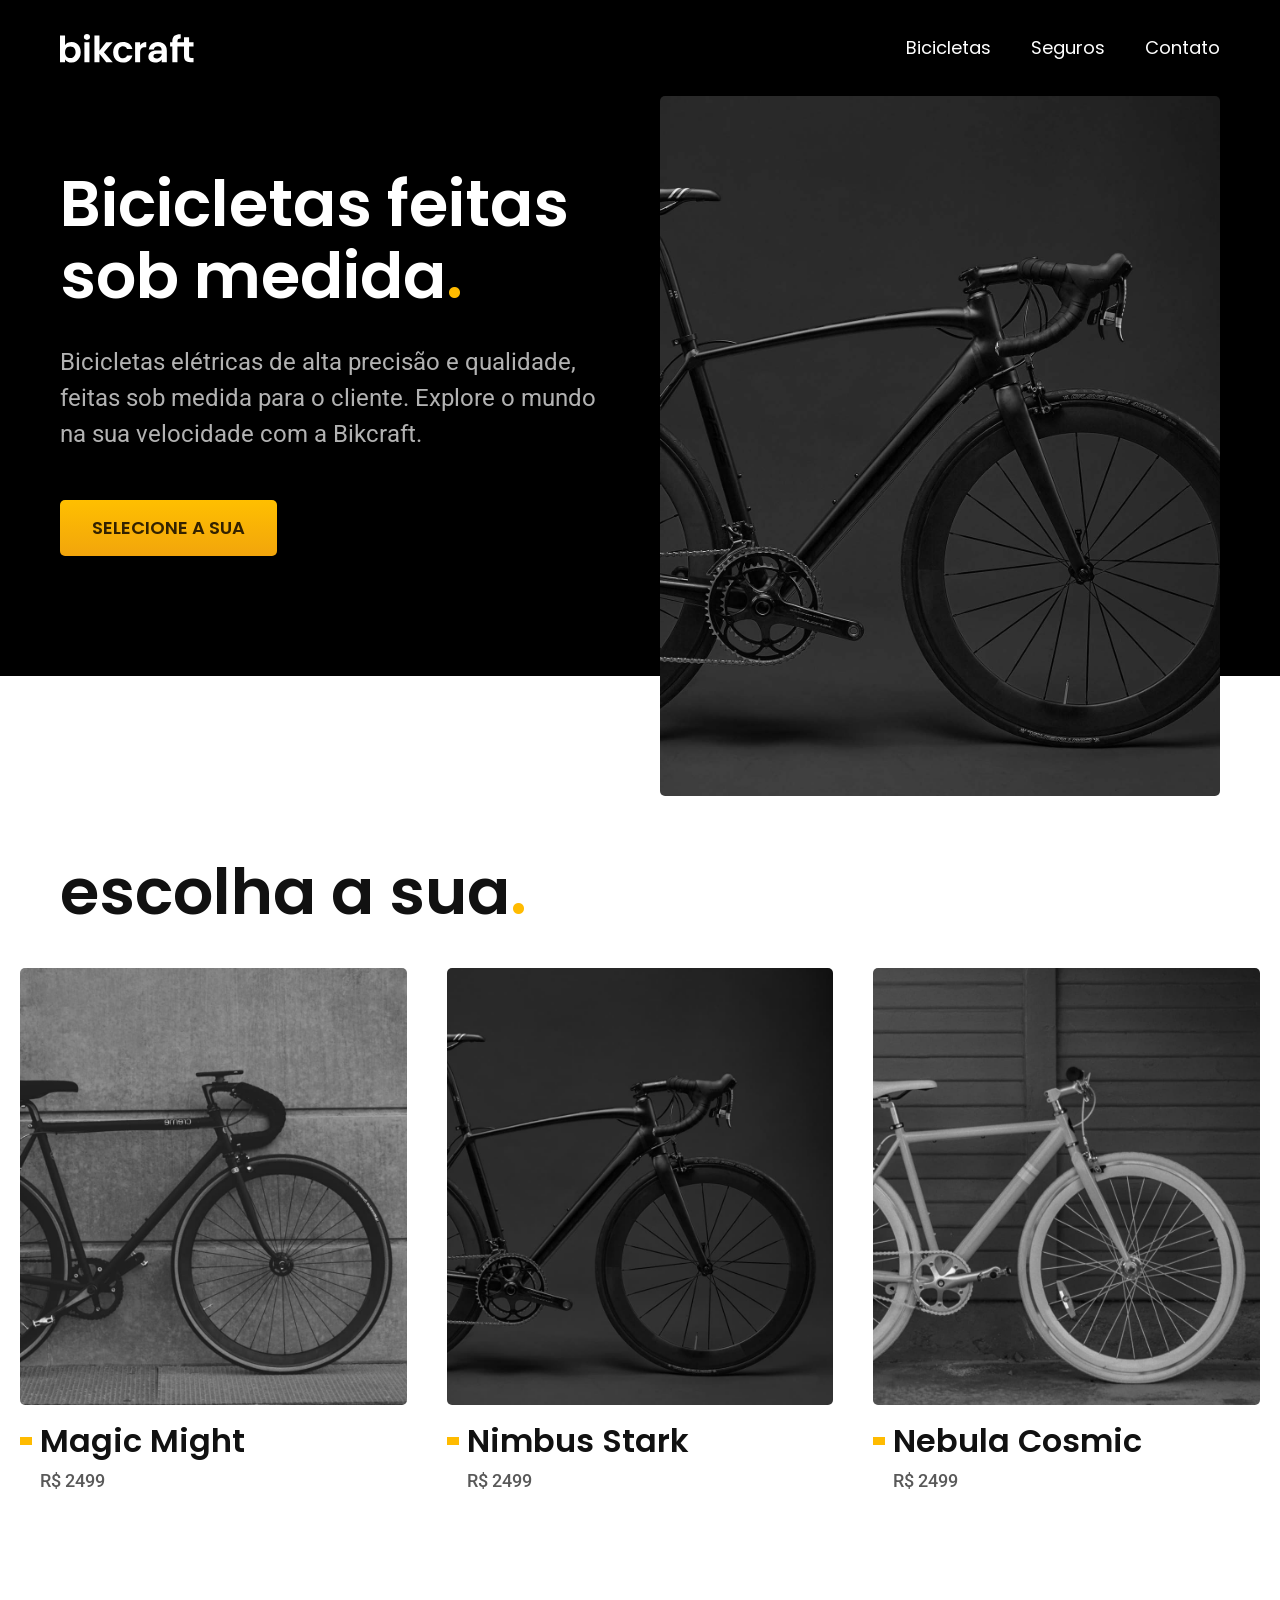
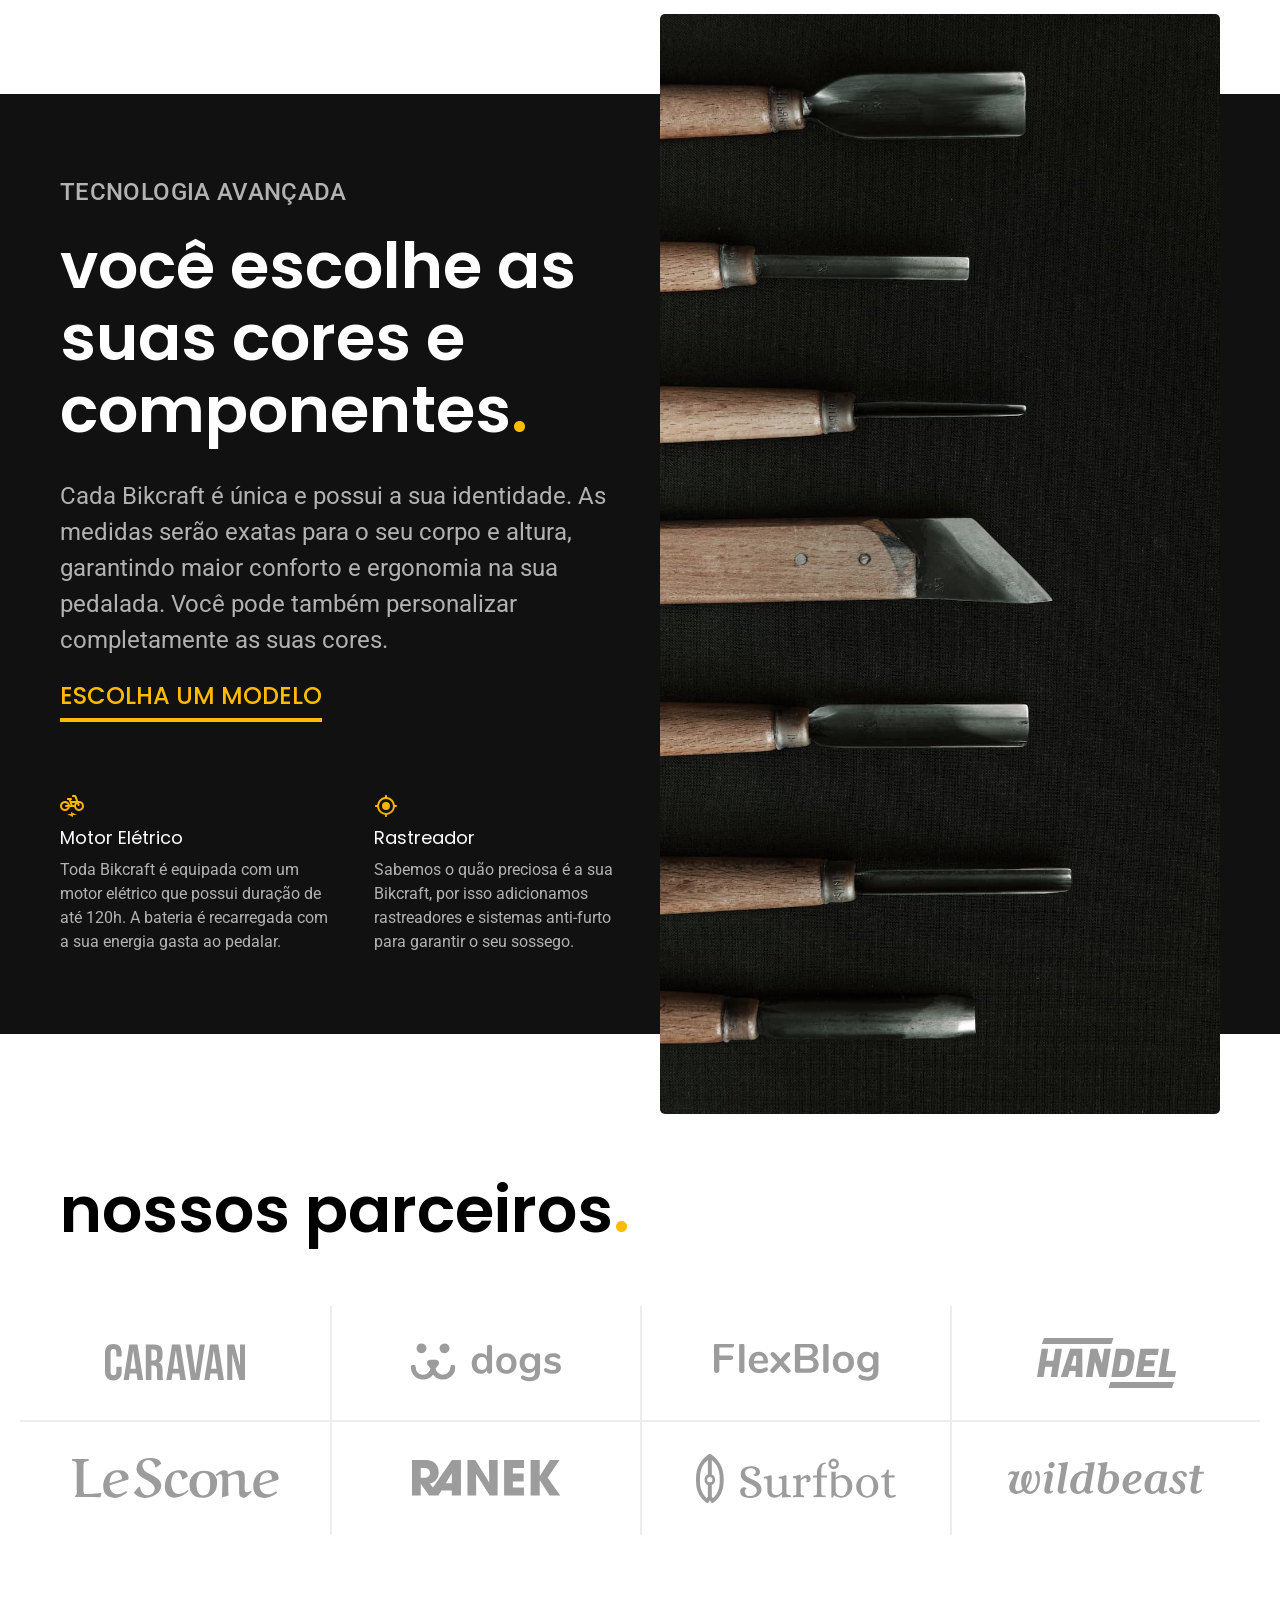
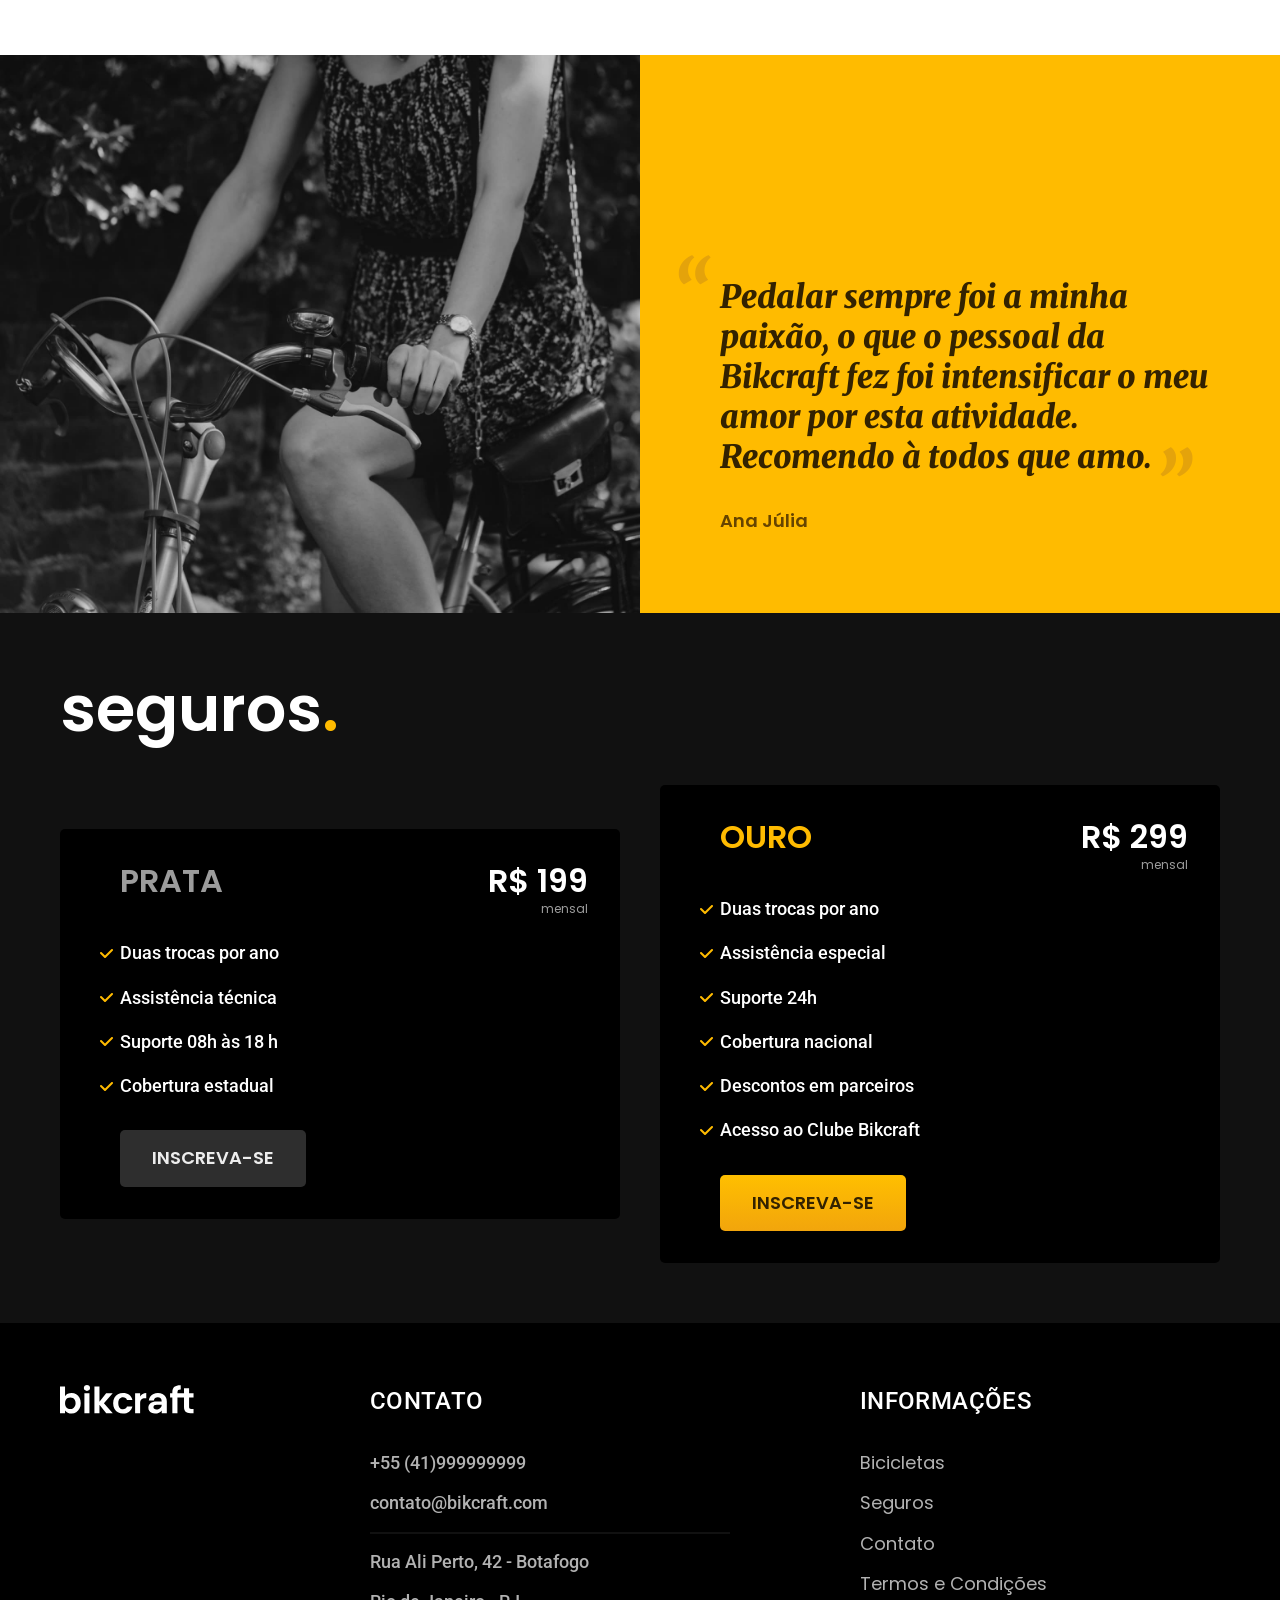
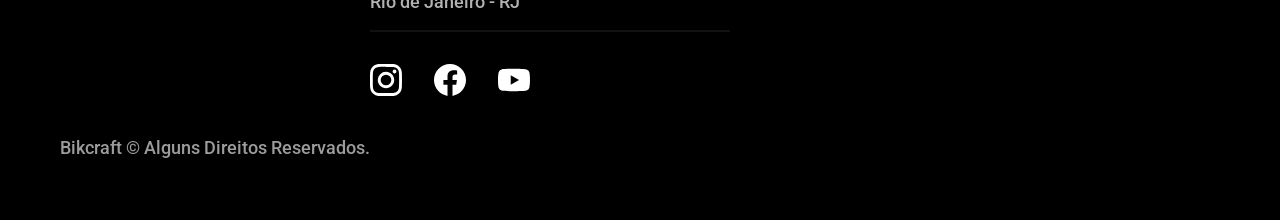
==== commit b24e6b24: "adicionando seguros" ====
--- a/index.html
+++ b/index.html
@@ -14,7 +14,7 @@
   <title>Bikcraft - Bicicletas Elétricas</title>
 </head>
 
-<body>
+<body id="home">
   <header class="header-bg">
     <div class="header container">
       <a href="./index.html"><img src="img/bikcraft.svg" alt="Bikcraft"></a>
--- a/css/style.css
+++ b/css/style.css
@@ -15,9 +15,15 @@
 
 /*Bicicletas*/
 @import url('./bicicletas/bicicletas-lista.css');
+@import url('./bicicletas/bicicletas.css');
 
 /*Seguros*/
 @import url('./seguros/seguros.css');
+@import url('./seguros/perguntas.css');
+@import url('./seguros/vantagens.css');
 
 /*Footer*/
 @import url('./global/footer.css');
+
+/*Termos*/
+@import url('./termos/termos.css');
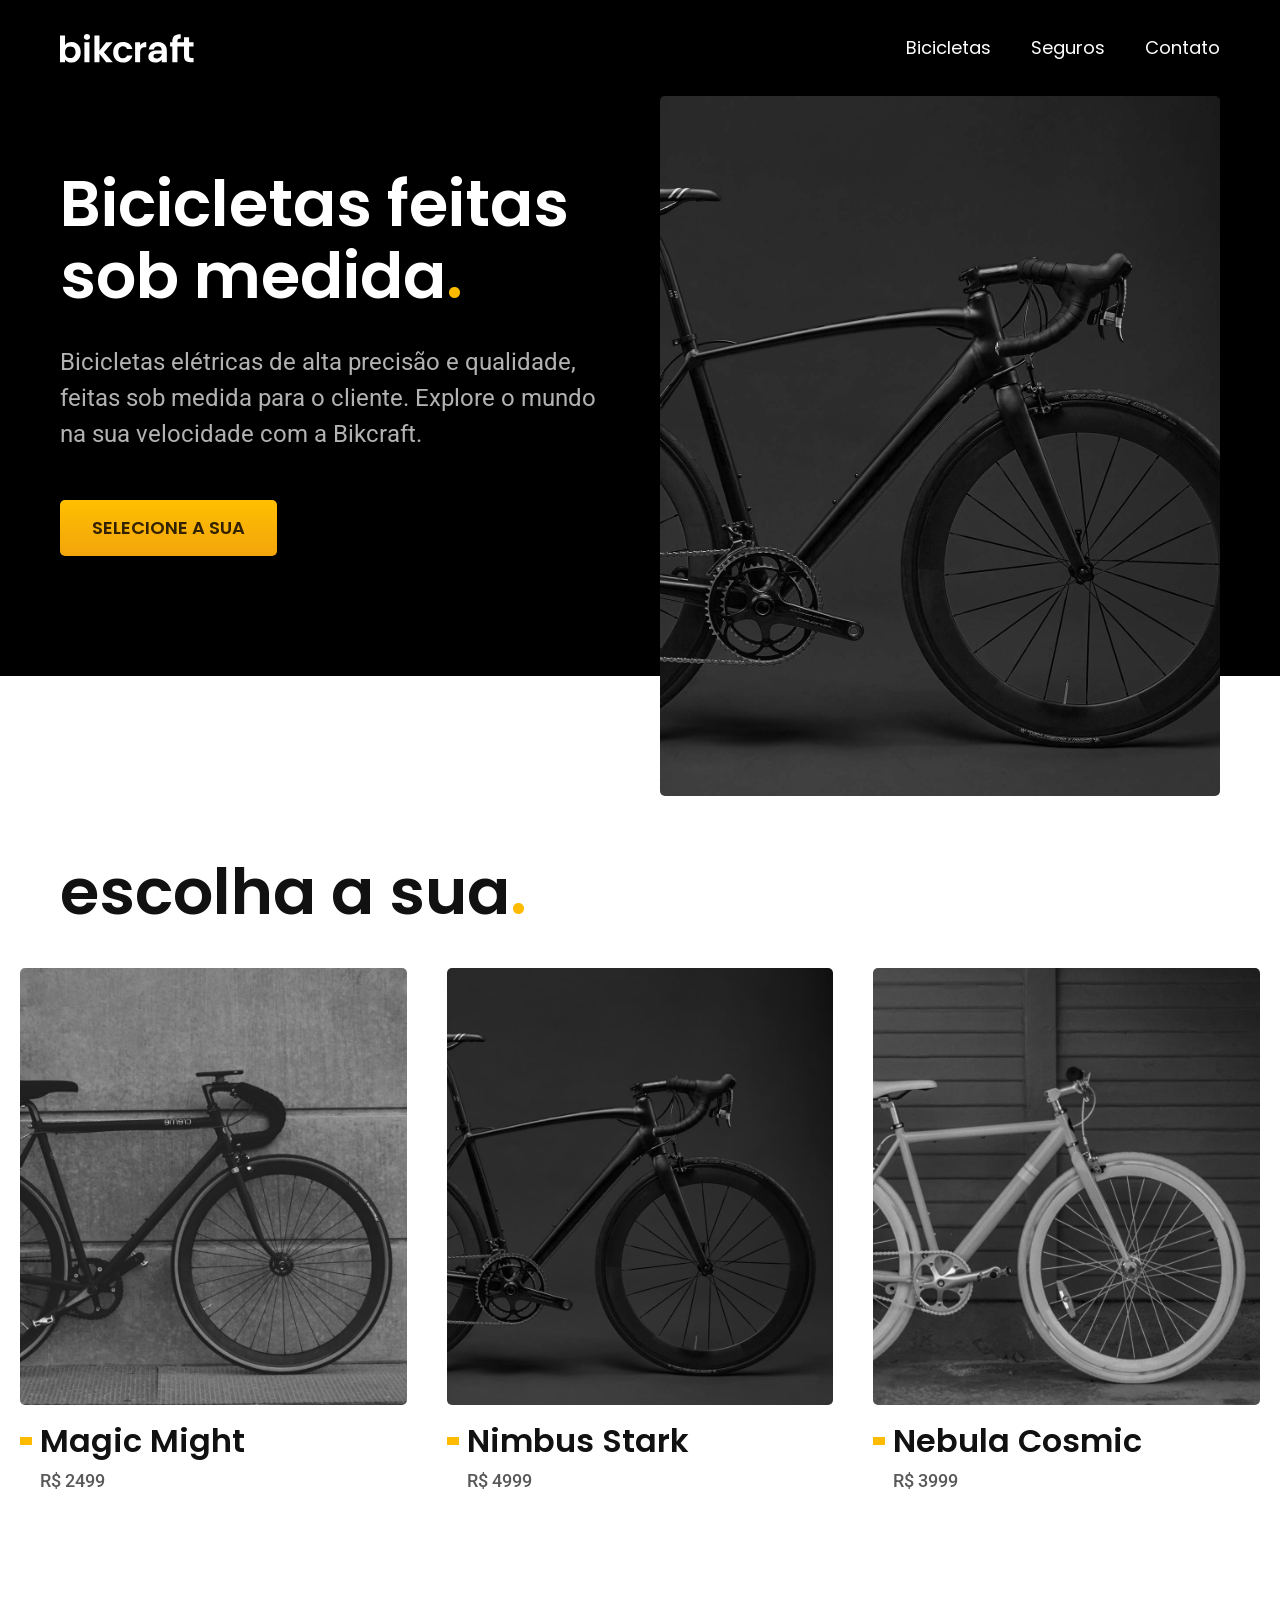
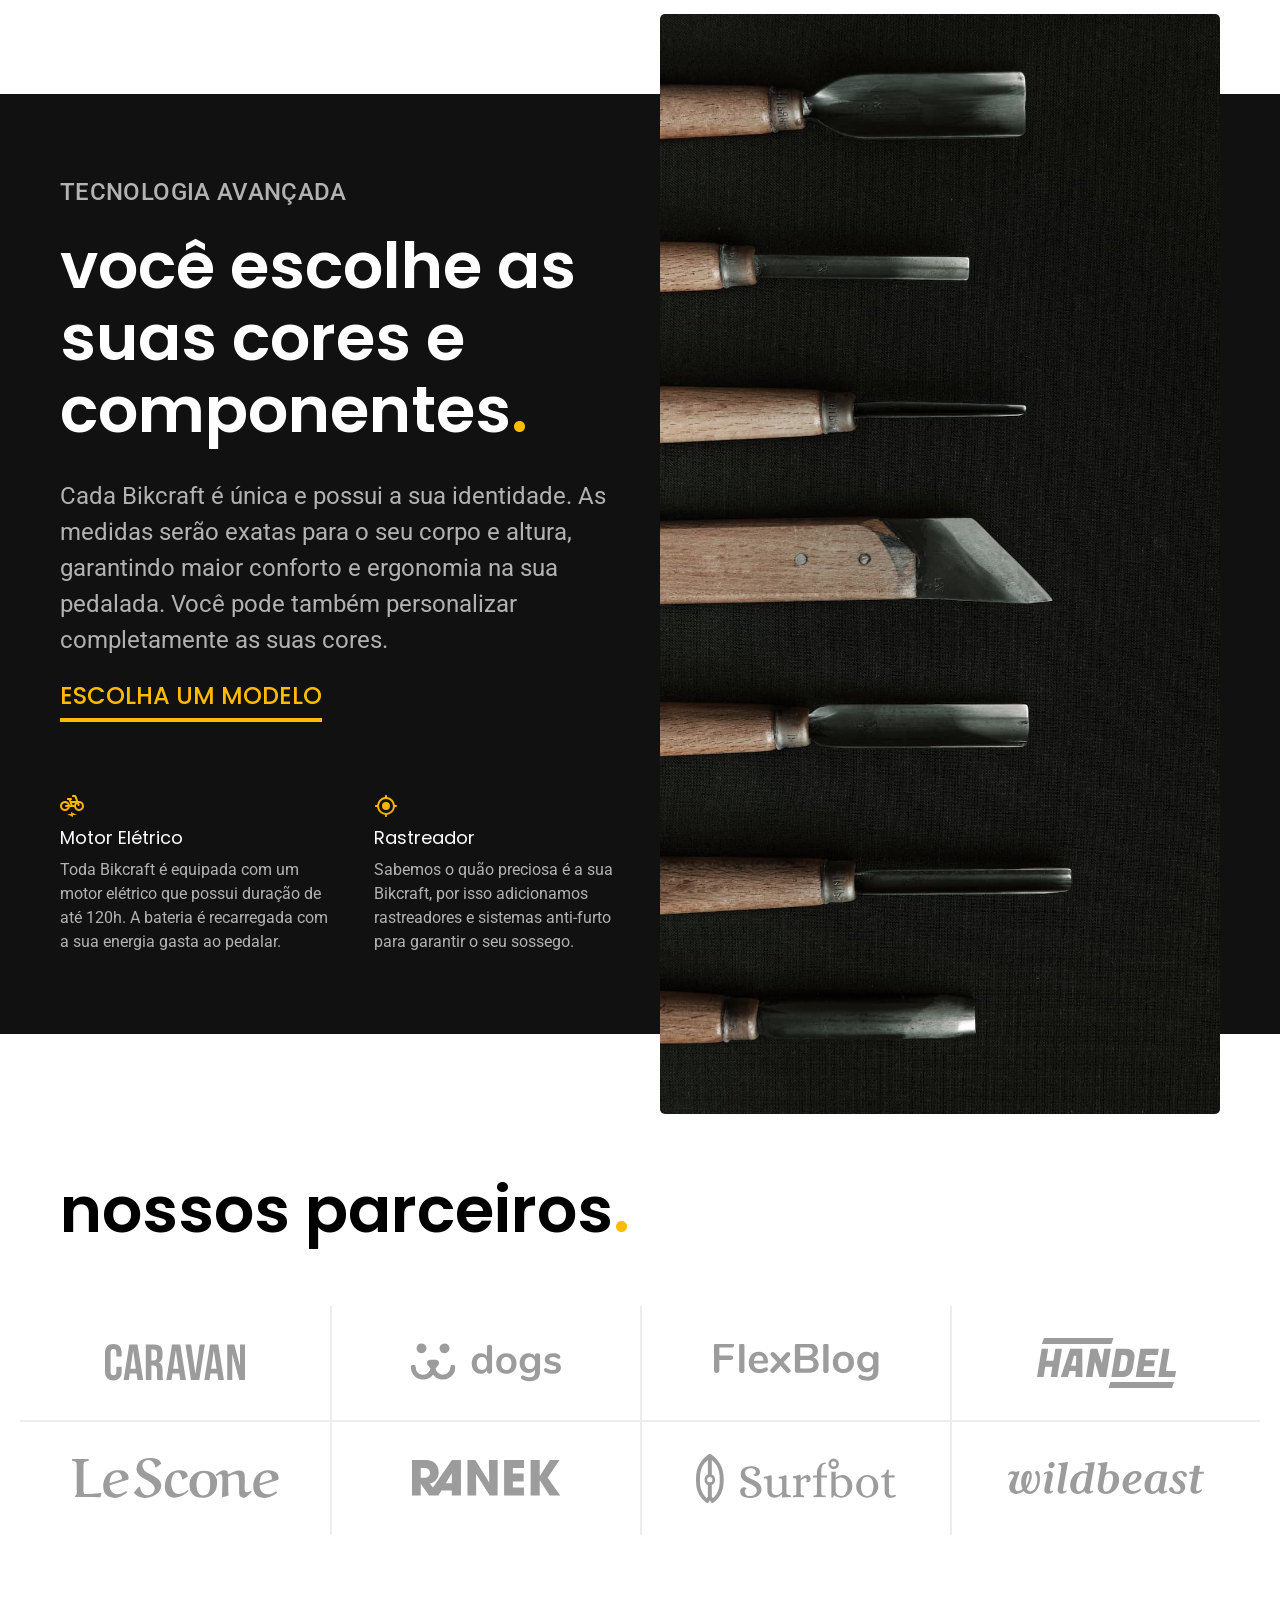
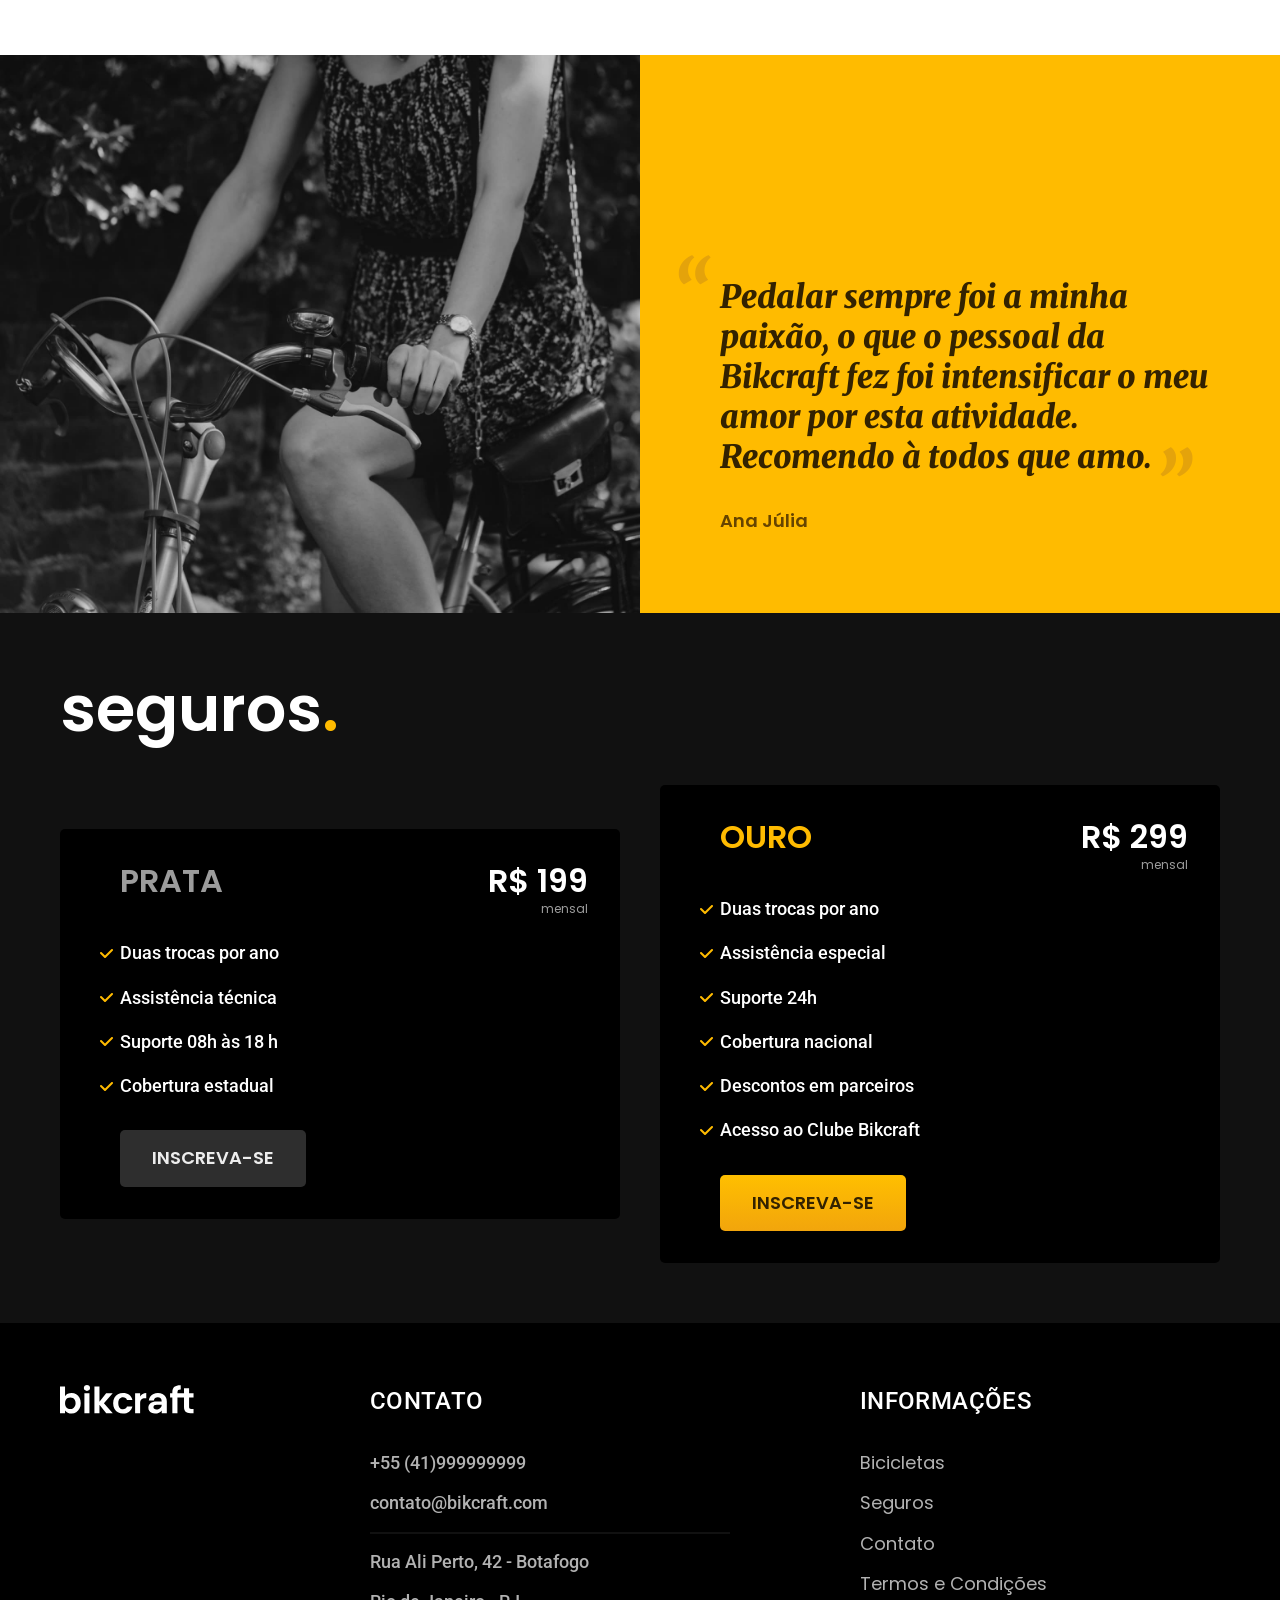
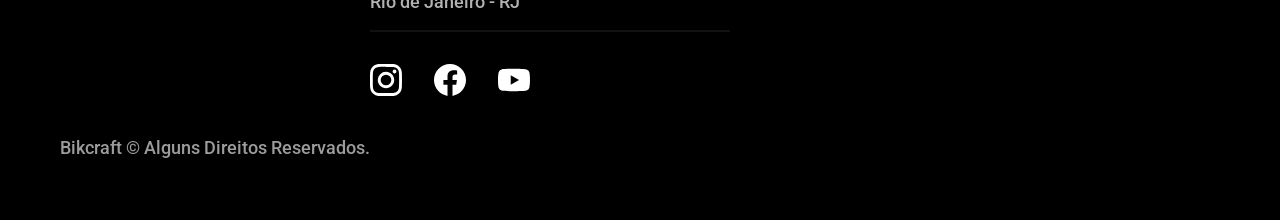
==== commit 65885596: "adicionando bicicletas individuais" ====
--- a/index.html
+++ b/index.html
@@ -45,7 +45,7 @@
     <h2 class="font-1-xxl container">escolha a sua<span class="cor-p1">.</span></h2>
     <ul>
       <li>
-        <a href="./bicicletas/nimbus.html">
+        <a href="./bicicletas/magic.html">
           <img src="./img/bicicletas/magic-home.jpg" alt="Bicileta preta">
           <h3 class="font-1-xl">Magic Might</h3>
           <span class="font-2-m cor-8">R$ 2499</span>
@@ -55,14 +55,14 @@
         <a href="./bicicletas/nimbus.html">
           <img src="./img/bicicletas/nimbus-home.jpg" alt="Bicileta preta">
           <h3 class="font-1-xl">Nimbus Stark</h3>
-          <span class="font-2-m cor-8">R$ 2499</span>
+          <span class="font-2-m cor-8">R$ 4999</span>
         </a>
       </li>
       <li>
         <a href="./bicicletas/nebula.html">
           <img src="./img/bicicletas/nebula-home.jpg" alt="Bicileta preta">
           <h3 class="font-1-xl">Nebula Cosmic</h3>
-          <span class="font-2-m cor-8">R$ 2499</span>
+          <span class="font-2-m cor-8">R$ 3999</span>
         </a>
       </li>
     </ul>
--- a/css/style.css
+++ b/css/style.css
@@ -17,6 +17,13 @@
 @import url('./bicicletas/bicicletas-lista.css');
 @import url('./bicicletas/bicicletas.css');
 
+/*Bicicleta*/
+@import url('./bicicleta/bicicleta.css');
+@import url('./bicicleta/seguro.css');
+
+/*Contato*/
+@import url('./contato/contato.css');
+
 /*Seguros*/
 @import url('./seguros/seguros.css');
 @import url('./seguros/perguntas.css');
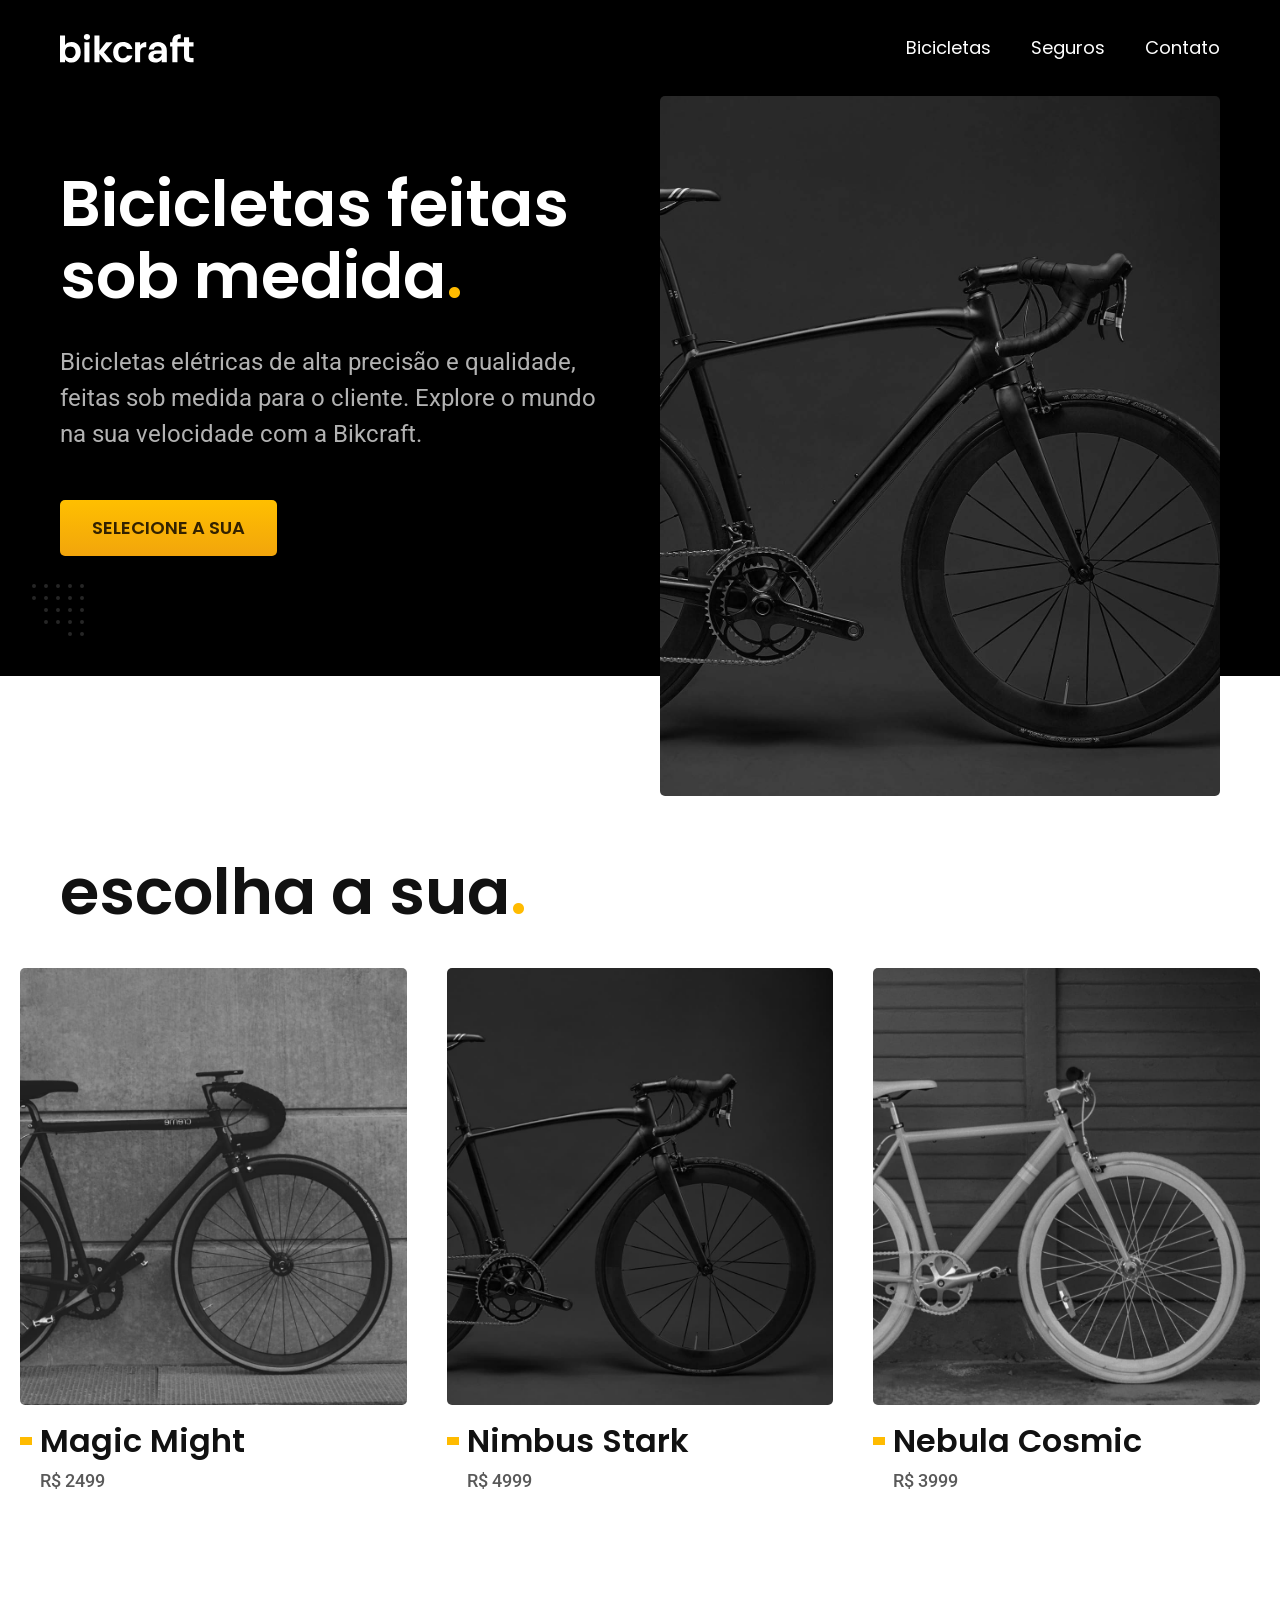
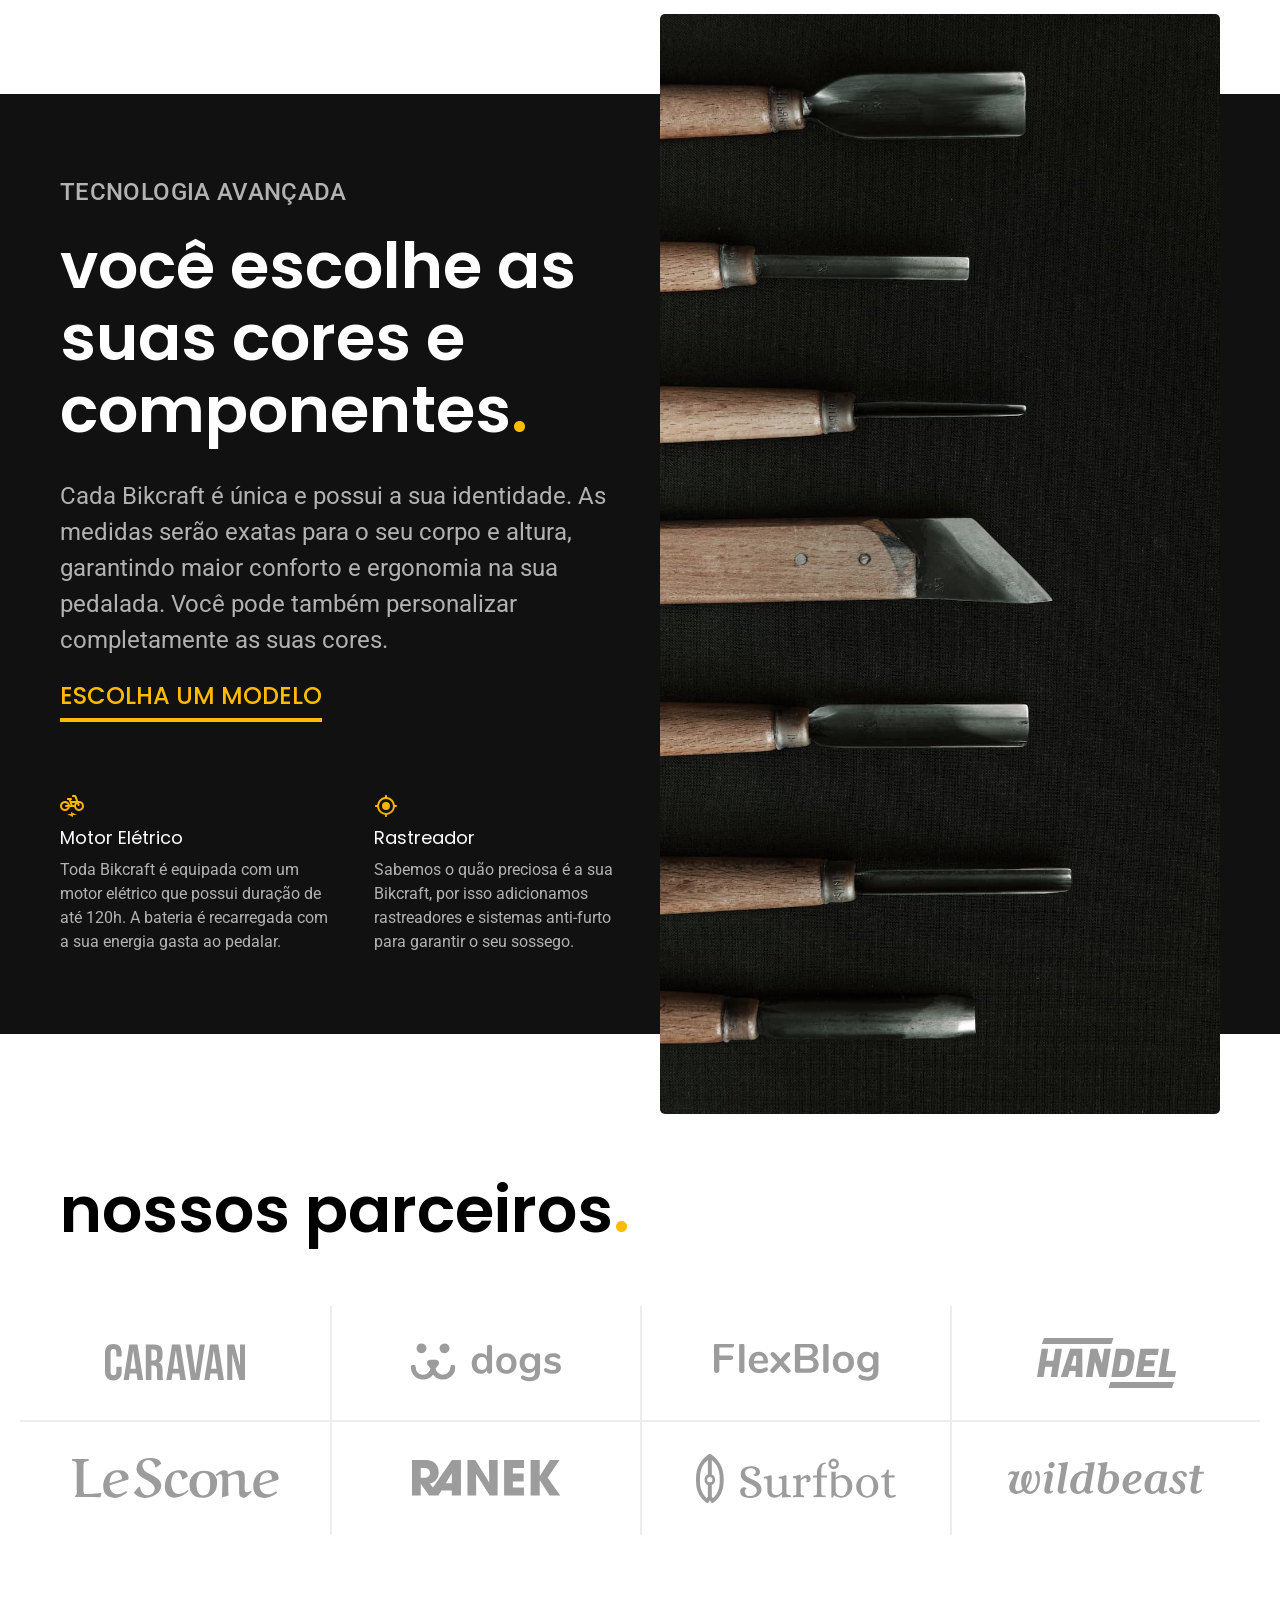
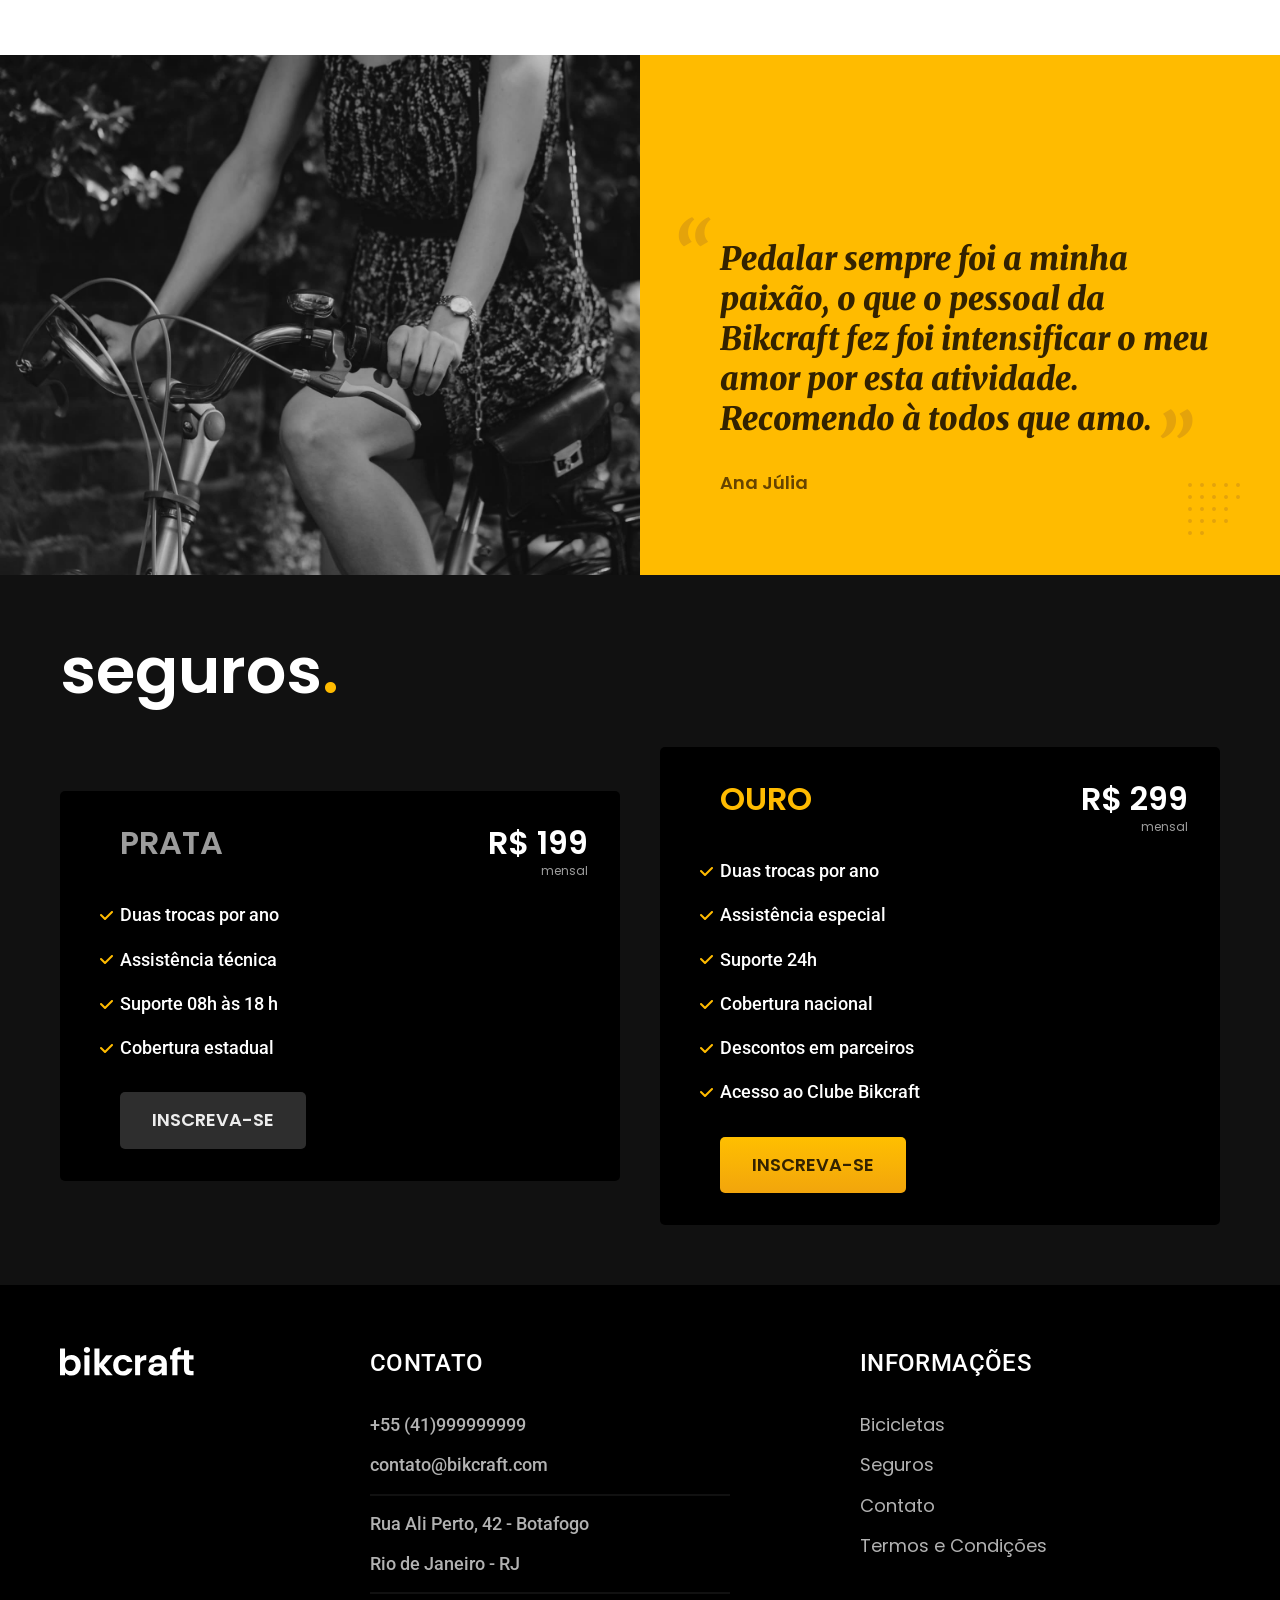
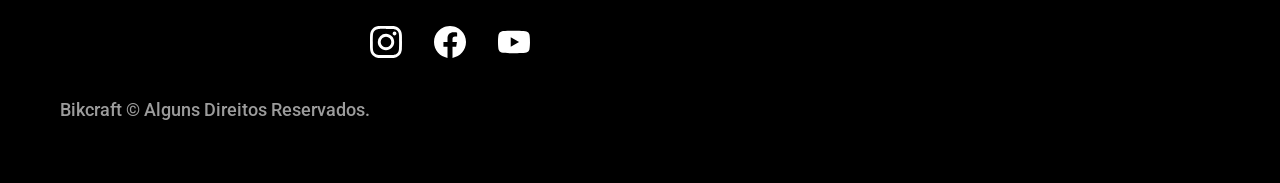
==== commit f2034051: "adicionando js" ====
--- a/index.html
+++ b/index.html
@@ -12,6 +12,11 @@
   <link rel="preconnect" href="https://fonts.gstatic.com" crossorigin>
   <link href="https://fonts.googleapis.com/css2?family=Merriweather:ital,opsz,wght@1,18..144,900&family=Poppins:wght@400;600&family=Roboto:wght@100..900&display=swap" rel="stylesheet">
   <title>Bikcraft - Bicicletas Elétricas</title>
+
+
+  <script>
+    document.documentElement.classList.add('js')
+  </script>
 </head>
 
 <body id="home">
@@ -31,11 +36,11 @@
   <main class="introducao-bg">
     <div class="introducao container">
       <div class="introducao-conteudo">
-        <h1 class="font-1-xxl cor-0">Bicicletas feitas sob medida<span class="cor-p1">.</span></h1>
-        <p class="font-2-l cor-5">Bicicletas elétricas de alta precisão e qualidade, feitas sob medida para o cliente. Explore o mundo na sua velocidade com a Bikcraft.</p>
-        <a href="bicicletas.html" class="botao">Selecione a sua</a>
-      </div>
-      <div>
+        <h1 class="font-1-xxl cor-0 fadeInDown" data-anime="200">Bicicletas feitas sob medida<span class="cor-p1">.</span></h1>
+        <p class="font-2-l cor-5 fadeInDown" data-anime="400" data-clipboard-text="Bicicletas elétricas de alta precisão e qualidade, feitas sob medida para o cliente. Explore o mundo na sua velocidade com a Bikcraft.">Bicicletas elétricas de alta precisão e qualidade, feitas sob medida para o cliente. Explore o mundo na sua velocidade com a Bikcraft.</p>
+        <a href="bicicletas.html fadeInDown" class="botao" data-anime="600">Selecione a sua</a>
+      </div>
+      <div data-anime="800" class="fadeInDown">
         <img src="img/fotos/introducao.jpg" alt="Bicicleta elétrica preta.">
       </div>
     </div>
@@ -189,6 +194,9 @@
       <p class="font-2-m cor-6 footer-copy">Bikcraft © Alguns Direitos Reservados.</p>
     </div>
   </footer>
+  <script src="./js/plugins/simple-anime.js"></script>
+  <script src="./js/plugins/clipboard.min.js"></script>
+  <script src="./js/script.js"></script>
 </body>
 
 </html>
--- a/css/style.css
+++ b/css/style.css
@@ -2,10 +2,12 @@
 @import url('./global/global.css');
 @import url('./utilidades/tipografia.css');
 @import url('./utilidades/cores.css');
+@import url('./utilidades/animacao.css');
 @import url('./global/header.css');
 
 /*Utilidades*/
 @import url('./utilidades/componentes.css');
+@import url('./utilidades/formulario.css');
 
 /*Home*/
 @import url('./home/introducao.css');
@@ -23,12 +25,16 @@
 
 /*Contato*/
 @import url('./contato/contato.css');
+@import url('./contato/lojas.css');
 
 /*Seguros*/
 @import url('./seguros/seguros.css');
 @import url('./seguros/perguntas.css');
 @import url('./seguros/vantagens.css');
 
+/*Orçamento*/
+@import url('./orcamento/orcamento.css');
+
 /*Footer*/
 @import url('./global/footer.css');
 
